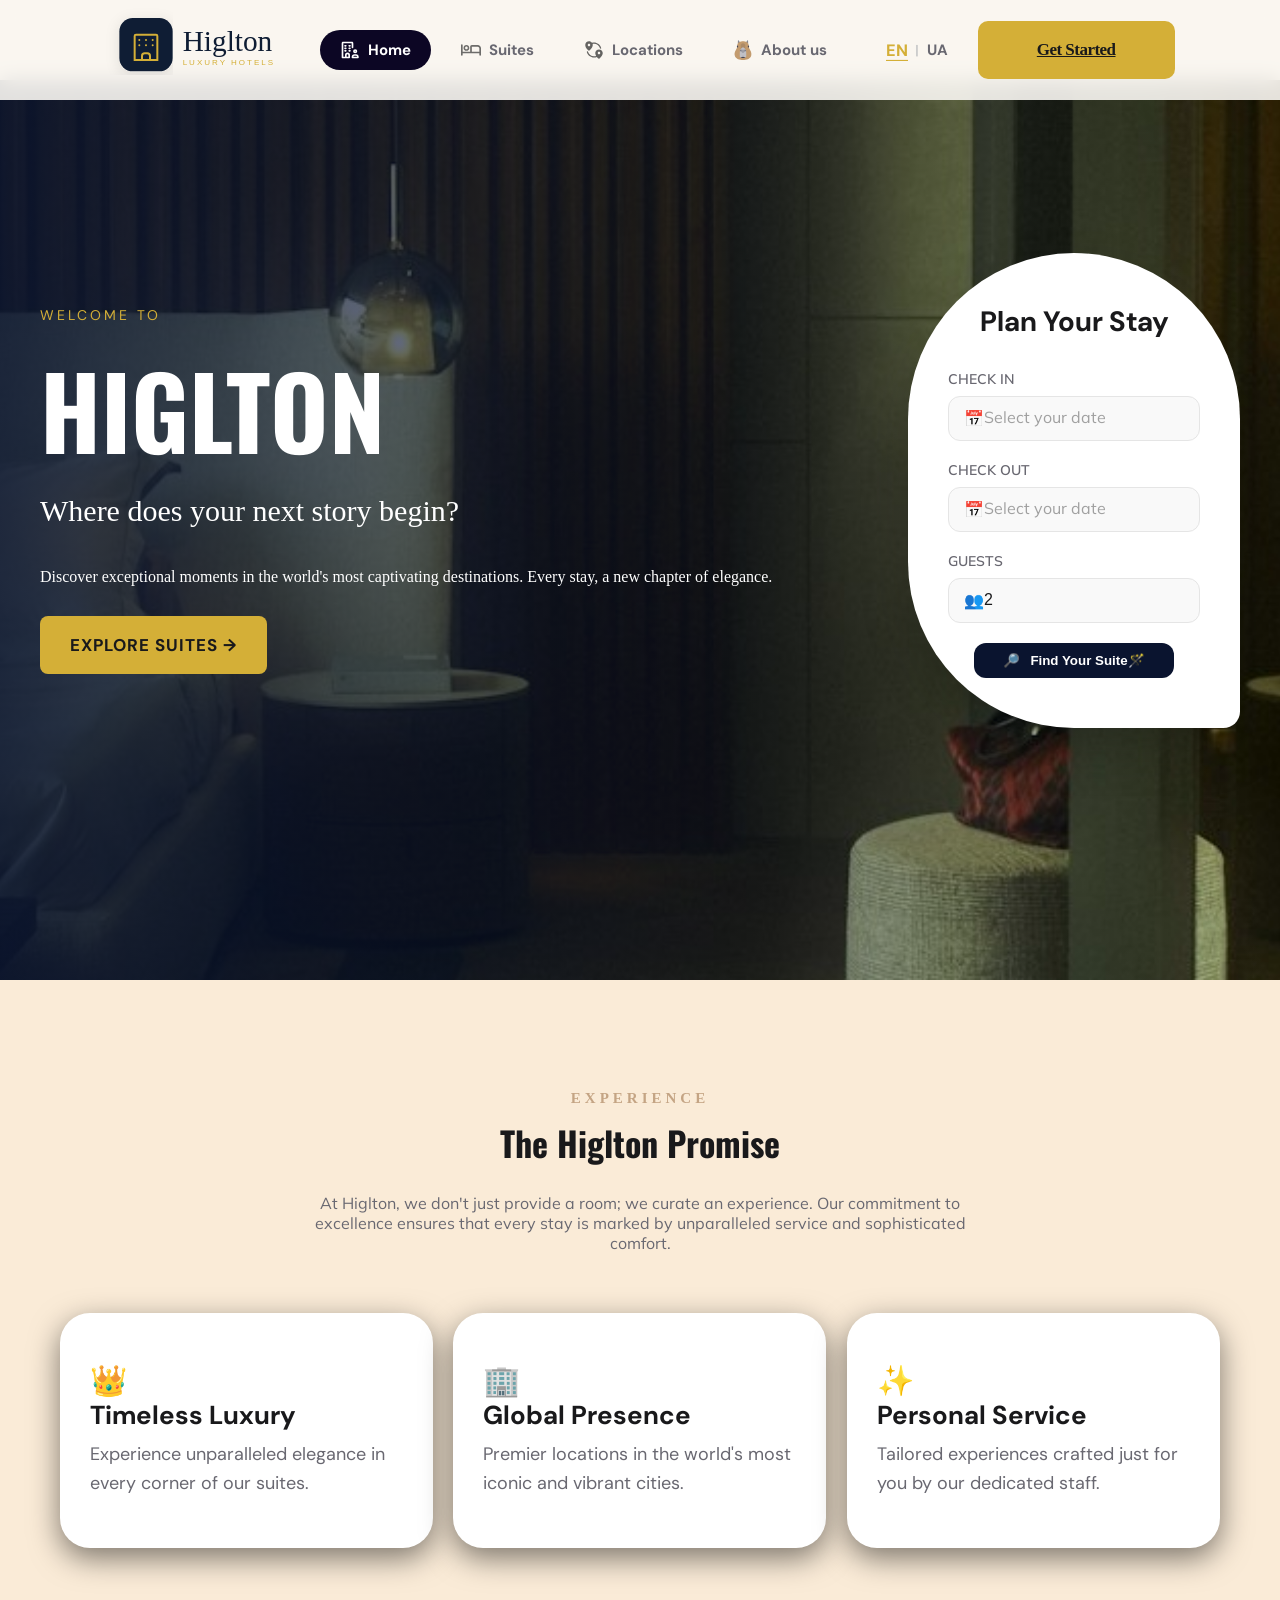
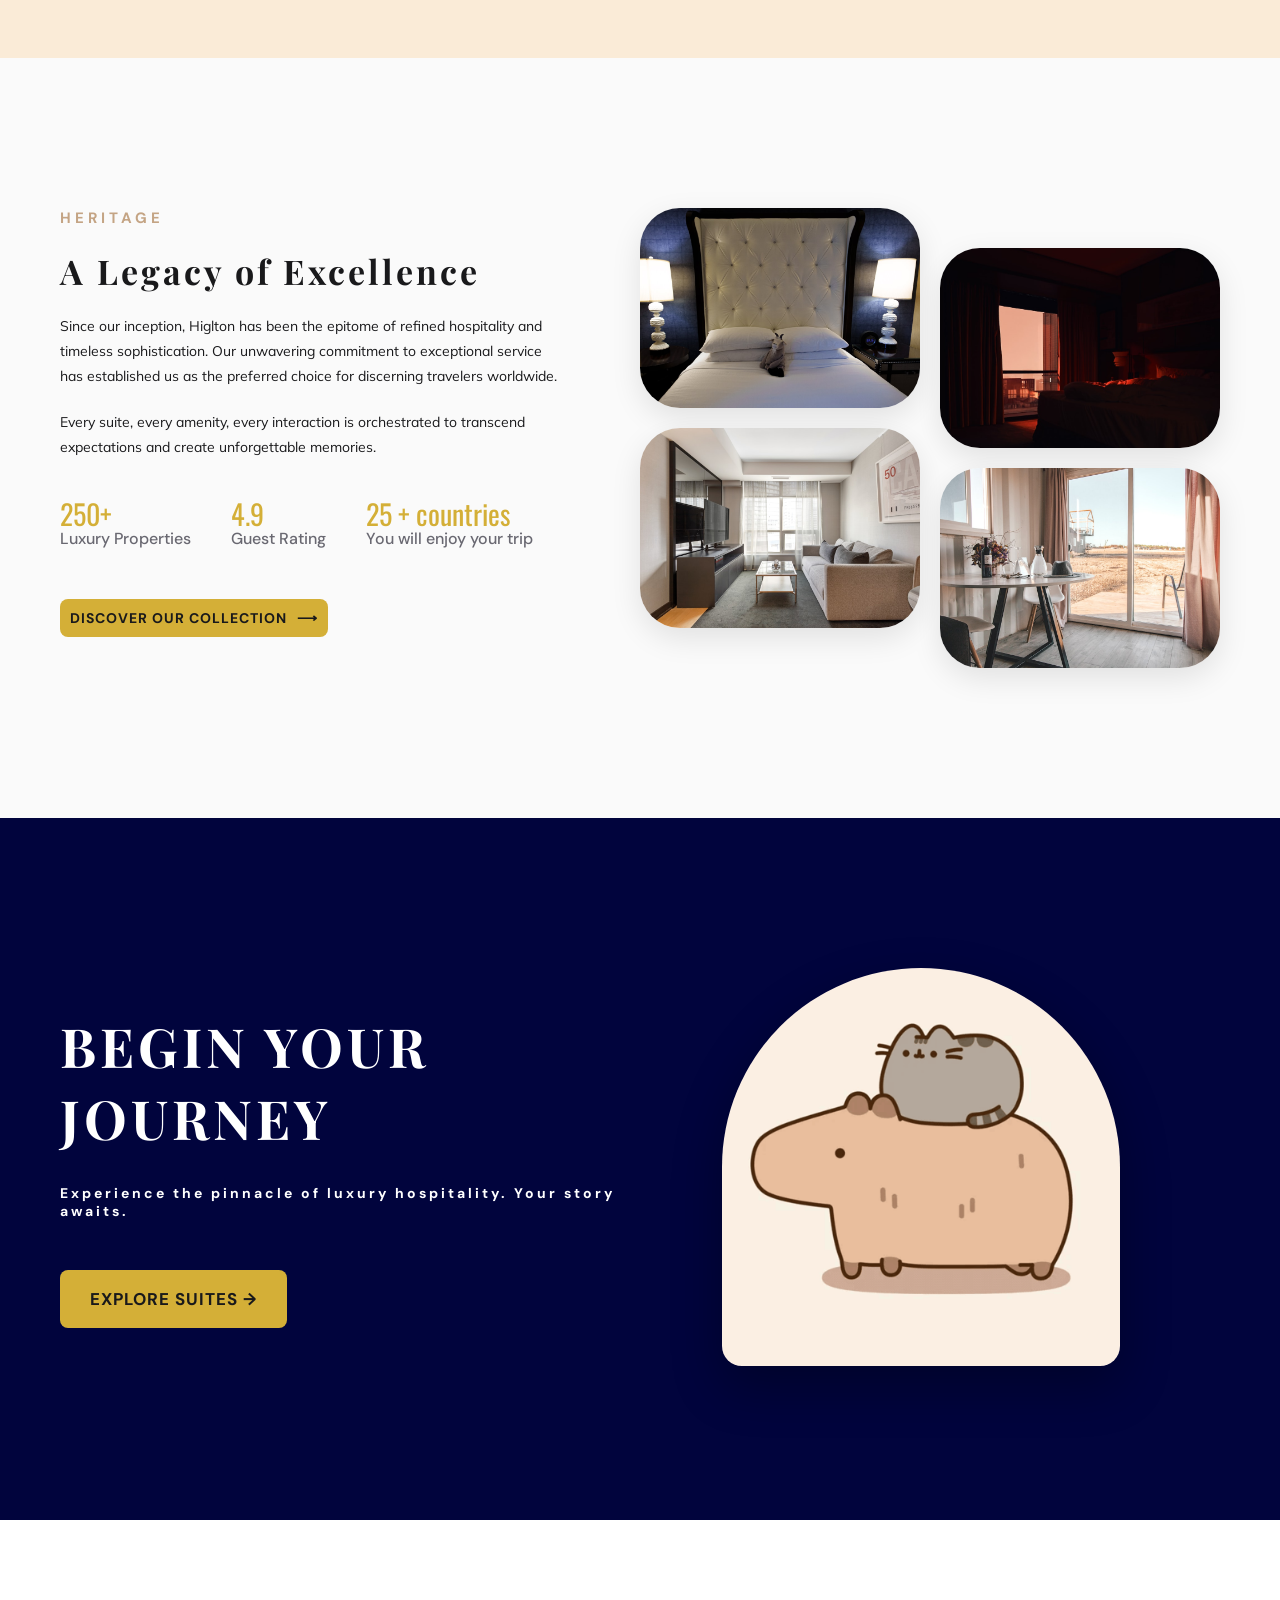
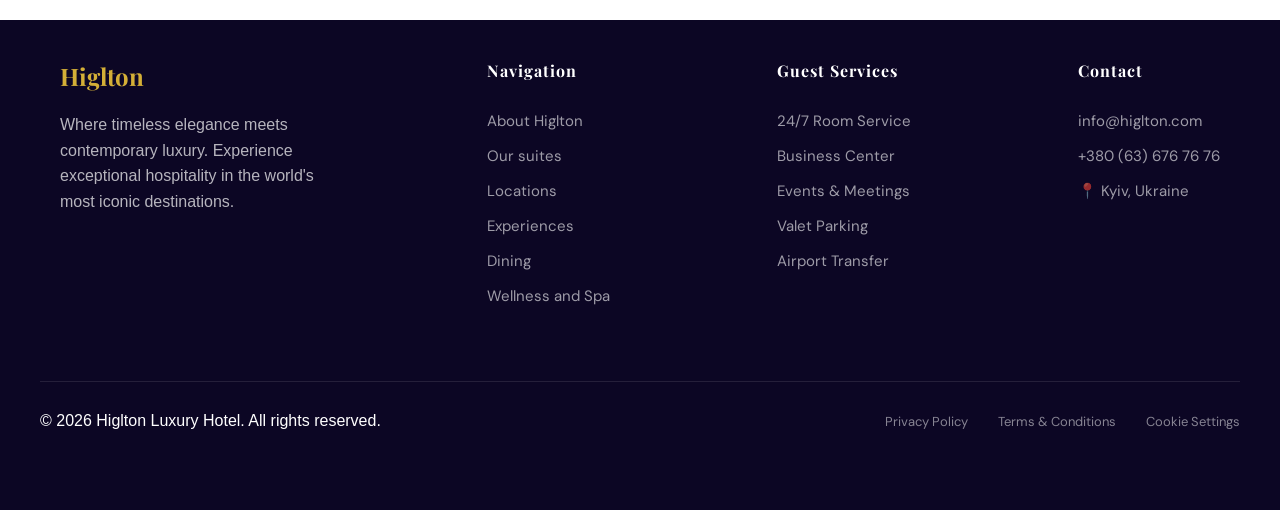
==== index.html @ b4296450 "Update" ====
﻿<!DOCTYPE html>
<html lang="en" >
    <head>
        <meta charset="UTF-8">
        <meta name="viewport" content="width=device-width, initial-scale=1.0">
        <title> Higlton</title>
        <link rel="stylesheet" href="style.css" >
        <link rel="shortcut icon" href="images/favicon.svg" type="image/svg">
        <link rel="preconnect" href="https://fonts.googleapis.com">
        <link rel="preconnect" href="https://fonts.gstatic.com" crossorigin>
        <link href="https://fonts.googleapis.com/css2?family=DM+Sans:ital,opsz,wght@0,9..40,100..1000;1,9..40,100..1000&family=Mulish:ital,wght@0,200..1000;1,200..1000&family=Oswald:wght@200..700&family=Playfair+Display:ital,wght@0,400..900;1,400..900&family=Playwrite+IE:wght@100..400&family=Special+Elite&display=swap" rel="stylesheet">
    <body style="background-color: antiquewhite">

       <header class="header">
            <!-- Додано клас header__wrapper для правильного вирівнювання -->
            <div class="header__container header__wrapper"> 
                
                <!-- 1. Логотип (винесено за межі nav, щоб його завжди було видно) -->
                <a href="index.html" class="logo-link">
                    <img src="images/higlton.svg" alt="Logo" width="200">
                </a>

                <!-- 2. Кнопка Гамбургер (буде видима лише на телефонах) -->
                <div class="header__hamburger" id="hamburger-btn">
                    ☰
                </div>

                <!-- 3. Навігація (ховається на телефонах) -->
                <nav class="header__nav">
                    <ul class="header__list">
                        <li class="header__list-item">
                            <a class="header__list-link active" href="index.html">
                                <img src="images/SVG, header/building-user-svgrepo-com.svg" alt="home" class="nav-icon">
                                <span data-i18n="nav_home">Home</span>
                            </a>
                        </li>
                        <li class="header__list-item">
                            <a class="header__list-link" href="suites.html">
                                <img src="images/SVG, header/bed-svgrepo-com.svg" alt="suites" class="nav-icon">
                                <span data-i18n="nav_suites">Suites</span>
                            </a>
                        </li>
                        <li class="header__list-item">
                            <a class="header__list-link" href="locations.html">
                                <img src="images/SVG, header/locations-route-svgrepo-com.svg" alt="locations" class="nav-icon">
                                <span data-i18n="nav_locations">Locations</span>
                            </a>
                        </li>
                        <li class="header__list-item">
                            <a class="header__list-link" href="aboutus.html">
                                <img src="images/SVG, header/capybara-svgrepo-com.svg" alt="about" class="nav-icon capy-style">
                                <span data-i18n="nav_about">About us</span>
                            </a>
                        </li>
                    </ul>
                    
                    <div class="header__actions">
                        <div class="lang-switcher">
                            <span class="lang-btn active" data-lang="en">EN</span>
                            <span class="lang-divider">|</span>
                            <span class="lang-btn" data-lang="ua">UA</span>
                        </div>
                        <a id="authBtn" class="header__button" href="getstarted.html" data-i18n="nav_getstarted">Get Started</a>
                    </div>
                </nav>
            </div>
        </header> 

        <main>
            <section class="hero">
            <div class="hero__container">
                <div class="hero__container">


                    <div class="hero__left">
                        <span class="hero__subtitle" data-i18n="hero_subtitle">
                            WELCOME TO
                        </span>
                        <h1 class="hero__title" data-i18n="hero_title">
                            Higlton
                        </h1>
                        <p class="hero__desc" data-i18n="hero_desc">
                            Where does your next story begin?
                        </p>
                        <p class="hero__desc-sub" data-i18n="hero_desc_sub">
                            Discover exceptional moments in the world's most captivating destinations. Every stay, a new chapter of elegance.
                        </p>
                        <a href="suites.html" class="hero__btn-explore" data-i18n="hero_btn_explore">Explore Suites &rarr; </a>
                    </div>


                    <div class="hero__right">
                        <div class="booking-card">
                            <h2 class="booking-card__title" data-i18n="book_title">Plan Your Stay</h2>

                            <div class="booking-card__field">
                                <label data-i18n="book_checkin">Check In</label>
                                <div class="input-wrapper">
                                    <span class="icon">📅 </span>
                                    <input type="text" data-i18n-placeholder="book_input" class="date-input" placeholder="Select your date" 
                                        onfocus="this.type='date'" 
                                        onclick="if(this.showPicker) this.showPicker();" 
                                        onblur="if(!this.value) this.type='text'">
                                </div>     
                            </div>

                            <div class="booking-card__field">
                                <label data-i18n="book_checkout">Check Out</label>
                                <div class="input-wrapper">
                                    <span class="icon">📅 </span>
                                    <input type="text" data-i18n-placeholder="book_input" class="date-input" placeholder="Select your date" 
                                        onfocus="this.type='date'" 
                                        onclick="if(this.showPicker) this.showPicker();" 
                                        onblur="if(!this.value) this.type='text'">
                                </div>
                            </div>

                            <div class="booking-card__field">
                                <label data-i18n="book_guests">Guests</label>
                                <div class="input-wrapper">
                                    <span class="icon">👥</span>
                                    <input type="number" value="2">
                                </div>
                            </div>

                            <button class="booking-card__btn" data-i18n="book_btn">
                                <span class="icon">🔎</span> Find Your Suite🪄
                            </button>
                        </div>
                    </div>
                </div>
            </div>    
            </section>

            <section class="experience">
                <div class="experience__container">

                    <div class="experience__header reveal fade-up">
                        <span class="experience__subtitle" data-i18n="exp_subtitle">EXPERIENCE</span>
                        <h2 class="experience__title" data-i18n="exp_title">The Higlton Promise</h2>
                        <p class="experience__text" data-i18n="exp_text"> At Higlton, we don't just provide a room; we curate an experience. Our commitment to excellence ensures that every stay is marked by unparalleled service and sophisticated comfort.
                        </p>
                    </div>

                    
                    <div class="experience__grid">
                        <!-- Картка 1 -->
                        <div class="promise-card reveal fade-up delay-1">
                            <div class="promise-card__icon-box">
                                <div class="promise-card__icon">👑</div>
                            </div>
                            <h3 class="promise-card__title" data-i18n="promise_1_title">Timeless Luxury</h3>
                            <p class="promise-card__desc" data-i18n="promise_1_desc">Experience unparalleled elegance...</p>
                        </div>

                        <!-- Картка 2  -->
                        <div class="promise-card reveal fade-up delay-2">
                            <div class="promise-card__icon-box">
                                <div class="promise-card__icon">🏢</div>
                            </div>
                            <h3 class="promise-card__title" data-i18n="promise_2_title">Global Presence</h3>
                            <p class="promise-card__desc" data-i18n="promise_2_desc">Premier locations in the world's...</p>
                        </div>

                        <!-- Картка 3  -->
                        <div class="promise-card reveal fade-up delay-3">
                            <div class="promise-card__icon-box">
                                <div class="promise-card__icon">✨</div>
                            </div>
                            <h3 class="promise-card__title" data-i18n="promise_3_title">Personal Service</h3>
                            <p class="promise-card__desc" data-i18n="promise_3_desc">Tailored experiences crafted just for you...</p>
                        </div>

                    </div>
                </div>
            </section>



            <section class="vibe">
                <div class="vibe__container">


                    <div class="vibe__content reveal fade-left">
                        <span class="vibe__subtitle" data-i18n="vibe_subtitle">HERITAGE</span>
                        <h4 class="vibe__title" data-i18n="vibe_title">A Legacy of Excellence</h4>
                        <p class="vibe__text1" data-i18n="vibe_text1">Since our inception, Higlton has been the epitome of refined hospitality and  timeless sophistication. Our unwavering commitment to exceptional service has established us as the preferred choice for discerning travelers worldwide.</p>
                        <p class="vibe__text2" data-i18n="vibe_text2">Every suite, every amenity, every interaction is orchestrated to transcend expectations and create unforgettable memories.</p>
                    
                        <div class="vibe__stats">
                            <div class="stat-item">
                                <span class="stat-number">250+</span>
                                <span class="stat-text" data-i18n="stat_1">Luxury Properties</span>
                            </div>
                            <div class="stat-item">
                                <span class="stat-number">4.9</span>
                                <span class="stat-text" data-i18n="stat_2">Guest Rating</span>
                            </div>
                            <div class="stat-item">
                                <span class="stat-number" data-i18n="stat_4">25 + countries</span>
                                <span class="stat-text" data-i18n="stat_3">You will enjoy your trip</span>
                            </div>
                        </div>

                        <a href="suites.html" class="vibe__link" data-i18n="vibe_link">Discover Our Colection<span>&#10230;</span></a>
                    </div>

                    
                    <div class="vibe__images reveal fade-right">
                         <div class="vibe-column">
                        <img src="images/imageroom1.jpg" alt="Room 1" class="vibe-img">
                        <img src="images/imageroom2.jpg" alt="Room 2" class="vibe-img">
                        </div>
                        <div class="vibe-column vibe-column--offset">
                        <img src="images/imageroom3.jpg" alt="Room 3" class="vibe-img">
                        <img src="images/imageroom4.jpg" alt="Room 4" class="vibe-img">
                        </div>
                    </div>
                </div>
            </section>


            
            <section class="begin-yrtrp">
                <div class="begin-yrtrp__container">
                    <div class="begin-yrtrp__content reveal fade-up">
                        <span class="begin-yrtrp__subtitle" data-i18n="journey_subtitle">Begin Your Journey</span>
                        <h5 class="begin-yrtrp__title" data-i18n="journey_title">Experience the pinnacle of luxury hospitality. Your story awaits.</h5>
                        <a href="suites.html" class="hero__btn-explore" data-i18n="hero_btn_explore">Explore Suites &rarr; </a>
                    </div>
            

                    <div class="begin-yrtrp__images">
                        <img src="images/capy1.gif" alt="Luxury experience" class="journey-gif"/>
                    </div>
                </div>
            </section>

            <div class="section-divider"></div>

            <footer class="footer">
                <div class="footer__container">
                    <div class="footer__brand">
                        <h6 class="footer__logo-text">Higlton</h6>
                        <p class="footer__tagline" data-i18n="footer_tagline">
                            Where timeless elegance meets <br> contemporary luxury. Experience <br> exceptional hospitality in the world's <br> most iconic destinations.
                        </p>
                    </div>

                    <div class="footer__columns">
                        <div class="footer__col">
                            <h7 class="footer__title" data-i18n="footer_nav">Navigation</h7>
                            <ul class="footer__list">
                                <li><a href="index.html" data-i18n="footer_nav_about">About Higlton</a></li>
                                <li><a href="suites.html" data-i18n="footer_nav_suites">Our suites</a></li>
                                <li><a href="locations.html" data-i18n="footer_nav_locations">Locations</a></li>
                                <li><a href="suites.html" data-i18n="footer_nav_exp">Experiences</a></li>
                                <li><a href="suites.html" data-i18n="footer_nav_dining">Dining</a></li>
                                <li><a href="suites.html" data-i18n="footer_nav_spa">Wellness and Spa</a></li>
                            </ul>
                        </div>

                        <div class="footer__col">
                            <h4 class="footer__title" data-i18n="footer_services">Guest Services</h4>
                            <ul class="footer__list">
                            <li><a href="suites.html" data-i18n="footer_srv_room">24/7 Room Service</a></li>
                            <li><a href="aboutus.html" data-i18n="footer_srv_biz">Business Center</a></li>
                            <li><a href="locations.html" data-i18n="footer_srv_events">Events & Meetings</a></li>
                            <li><a href="locations.html" data-i18n="footer_srv_parking">Valet Parking</a></li>
                            <li><a href="locations.html" data-i18n="footer_srv_transfer">Airport Transfer</a></li>
                            </ul>
                        </div>

                        <div class="footer__col">
                            <h4 class="footer__title" data-i18n="footer_contact">Contact</h4>
                            <ul class="footer__list"> <li><a href="mailto:info@higlton.com">info@higlton.com</a></li>
                                <li><a href="tel:+380000000000">+380 (63) 676 76 76</a></li>
                                <li><a href="locations.html" data-i18n="footer_con_sity">📍 Kyiv, Ukraine</a></li>
                            </ul>
                        </div>

                    </div>
                </div>

                <div class="footer__copyright">
                        <p data-i18n="footer_rights">&copy; 2026 Higlton Luxury Hotel. All rights reserved.</p>
                        <ul class="footer__ens-list">
                                <li><a href="privacy.html" data-i18n="footer_privacy">Privacy Policy</a></li>
                                <li><a href="terms.html" data-i18n="footer_terms">Terms & Conditions</a></li>
                                <li><a href="cookies.html" data-i18n="footer_cookies">Cookie Settings</a></li>
                            </ul>

                    </div>
            </footer>
        </main>
        <script>
            document.addEventListener("DOMContentLoaded", () => {
                const authBtn = document.getElementById('authBtn');
                const userDataString = localStorage.getItem('higlton_user');

                console.log("Дані з пам'яті:", userDataString); // Має з'явитися в консолі!

                if (userDataString && authBtn) {
                    try {
                        const user = JSON.parse(userDataString);
                        if (user && user.firstName) {
                            // Міняємо посилання та видаляємо атрибути перекладу
                            authBtn.href = 'profile.html';
                            authBtn.removeAttribute('data-i18n');

                            // Вставляємо ім'я
                            authBtn.innerHTML = '<span>' + user.firstName + '</span>';

                            console.log("Кнопка змінена на:", user.firstName);
                        }
                    } catch (e) {
                        console.error("Помилка читання даних:", e);
                    }
                }
            });
        </script>
        <script src="lang.js"></script>
    </body>
</html>
---- style.css ----
:root {
    --dark: #19191B;
    --gray: #696871; 
    --blue: #093f96;
    --orange: #FF7143;
    --blackgold:#d4af37;
    --bg-light:#FAFAFA; 
    --peach: #C4A484;
    --bg-blue:#0c0624;
}

*{
    margin: 0;
    padding: 0;
    box-sizing: border-box;
}

body {
    font-family: 'Times New Roman', Times, serif;
}

.header {
    position: fixed; /* Фіксуємо на екрані */
    top: 0;
    left: 0;
    width: 100%;
    z-index: 1000; /* Найвищий шар, щоб бути над усім */
    background-color: rgba(250, 248, 243, 0.9); /* Колір antiquewhite з невеликою прозорістю */
    backdrop-filter: blur(10px); /* Ефект розмиття фону під шапкою  */
    padding-block: 8px;
    transition: all 0.3s ease;
}

.header__container, .hero__container {
    max-width: 1069px;
    margin-inline: auto;
}

.header__nav {
    display: flex;
    justify-content: space-between;
    align-items: center;
    gap: 40px;
}

/* Новий контейнер-обгортка для шапки */
.header__wrapper {
    display: flex;
    justify-content: space-between;
    align-items: center;
    width: 100%;
}

/* Стилі для кнопки гамбургера */
.header__hamburger {
    display: none; /* За замовчуванням на ПК приховано */
    font-size: 32px;
    cursor: pointer;
    color: var(--dark);
    z-index: 2000; /* Щоб кнопка була над меню, коли воно відкрите */
    user-select: none;
}

/* Змінюємо вигляд кнопки при наведенні */
.header__hamburger:hover {
    color: var(--blackgold);
}



.header__list {
    display: flex;
    align-items: center;
    gap: 10px;
    list-style: none !important; /* ПРИБИРАЄ ТОЧКИ */
    padding: 0;
    margin: 0;
}

.header__list-item {
    list-style: none !important; /* ПРИБИРАЄ ТОЧКИ (контрольно) */
    display: block;
}

.header__list-link {
    display: flex;
    align-items: center;
    gap: 8px;
    padding: 10px 20px;
    border-radius: 50px;
    font-family: "DM Sans", sans-serif;
    font-weight: 700;
    font-size: 15px;
    color: var(--gray);
    text-decoration: none;
    transition: all 0.3s ease;
    border: none !important;
}

/* Загальний стиль для іконок (крім капібари) */
.nav-icon {
    width: 20px;
    height: 20px;
    object-fit: contain;
    filter: grayscale(1) opacity(0.6); /* Всі іконки сірі */
    transition: all 0.3s ease;
}

/* --- СПЕЦІАЛЬНО ДЛЯ КАПІБАРИ  --- */
.nav-icon.capy-style {
    filter: none !important; /* ПРИБИРАЄ СІРИЙ КОЛІР */
    opacity: 1 !important;    /* ПРИБИРАЄ ПРОЗОРІСТЬ */
}

.header__list-link:hover {
    color: var(--dark);
    background-color: rgba(0, 0, 0, 0.05);
}

/* Активний стан (пігулка) */
.header__list-link.active {
    background-color: var(--bg-blue) !important;
    color: #ffffff !important;
}

/* Коли пункт активний, звичайні іконки стають білими */
.header__list-link.active .nav-icon:not(.capy-style) {
    filter: brightness(0) invert(1) !important;
}

/* Капібара залишається собою навіть у темній пігулці */
.header__list-link.active .capy-style {
    filter: none !important;
}





.header__button {
    font-weight: 700;
    font-size: 17px;
    letter-spacing: -0.53px;
    color: var(--dark);
    padding: 19px 59px;
    background: var(--blackgold);
    border-radius: 10px;
    transition: 0.3s;
}

.header__button:hover {
    opacity: 85%;
}




/* --- Language Switcher Styles --- */
.header__actions {
    display: flex;
    align-items: center;
    gap: 30px; /* Відстань між вибором мови і кнопкою Get Started */
}

.lang-switcher {
    display: flex;
    align-items: center;
    gap: 8px;
    font-family: "DM Sans", sans-serif;
    font-weight: 700;
}

.lang-btn {
    cursor: pointer;
    font-size: 15px;
    color: var(--gray);
    transition: color 0.3s ease, transform 0.2s ease;
}

.lang-btn:hover {
    color: var(--dark);
}

/* ПІДСВІЧУВАННЯ АКТИВНОЇ МОВИ */
.lang-btn.active {
    color: var(--blackgold); /* Золотий колір */
    text-decoration: underline;
    text-underline-offset: 4px;
    transform: scale(1.1);
}

.lang-divider {
    color: #ccc;
    font-size: 14px;
    user-select: none; /* Щоб не виділялося мишкою */
}





main {
    margin-top: 80px; 
}

.hero {
    padding-block: 70px;
    background-image: linear-gradient(90deg, rgba(10, 20, 47, 0.9) 0%, rgba(10, 20, 47, 0.4) 60%, rgba(10, 20, 47, 0) 100%),
     url('images/photobackgroundslide1.jpg');
    background-size:cover;
    background-position: center;
    background-repeat: no-repeat;
    min-height: 100vh;
    display: flex;
    align-items: center;
    justify-content: center;
    color: white;
}

.hero > .hero__container {
    transform: translateY(-40px); /* Мінус піднімає вгору. Можете змінити на -60px або -80px, якщо треба ще вище */
}


.hero__container {
    width: 100%;
    max-width: 1200px;
    margin: 0 auto;
    display: flex;
    justify-content: space-between;
    align-items: center;
    padding: 0 20 px;
}

.hero__container .hero__container { 
    display: flex;
    justify-content: space-between; /* Розштовхує в різні боки */
    align-items: center; /* Рівняє по центру вертикально */
    gap: 40px; /* Відстань між текстом і карткою */
    max-width: 1200px;
    margin: 0 auto;
}

.hero__subtitle {
    display: block;
    margin-bottom: 40px;
    font-family: "DM Sans", sans-serif;
    font-size: 14px;
    letter-spacing: 3px;
    text-transform: uppercase;
    color: var(--blackgold);
}

.hero__title {
    display: block;
    margin-bottom: 40px;
    font-family: "Oswald", sans-serif;
    font-size: clamp(70px, 8vw, 100px);
    line-height: 0.9;
    text-transform: uppercase;
}

.hero__desc {
    display: block;
    margin-bottom: 40px;
    font-size: 30px;
}

.hero__decs-sub {
    display: block;
    margin-bottom: 40px;
    font-family: "Mulish", sans-serif;
    font-size: 100px;
    line-height: 1.6;
    max-width: 500px;
    opacity: 0.9;
}

.hero__btn-explore {
    font-weight: 700;
    font-family: "DM Sans", sans-serif;
    font-size: 17px;
    letter-spacing: 1px;
    color: var(--dark);
    padding: 19px 29px;
    background-color: var(--blackgold);
    border-radius: 10px;
    transition: 0.3s;

    display: inline-flex;
    align-items: center;
    gap: 10px;

    padding: 18px 30px;
    border-radius: 8px;

    text-transform: uppercase;

    margin-top: 30px;
    text-decoration: none;
}

.hero__btn-explore:hover {
    background-color: #a58a6d;
    transform: translateY(-2px);
}

.booking-card {
    background-color: white; /* Фон картки */
    padding: 50px 40px;
    border-radius: 300px 300px 30px 300px;
    width: 100%;
    max-width: 400px;
    flex-shrink: 0;
    box-shadow: 0 20px 50px rgba(0,0,0,0.2); /* Тінь, щоб картка "відірвалася" від фону */
    z-index: 10; /* Щоб була поверх фону */
}

.booking-card__title {
    display: block !important; /* Гарантуємо видимість */
    color: #19191B; /* Темний колір */
    font-family: "DM Sans", sans-serif;
    font-size: 28px;
    font-weight: 700;
    margin-bottom: 30px;
    text-align: center;
}

.booking-card__field {
    margin-bottom: 20px;
}

.booking-card__field label {
    display: block;
    color: #696871; /* Сірий колір для підписів */
    font-family: "Mulish", sans-serif;
    font-size: 14px;
    font-weight: 600;
    margin-bottom: 8px;
    text-transform: uppercase;
}

.input-wrapper {
    display: flex;
    align-items: center;
    border: 1px solid #E5E5E5;
    border-radius: 12px;
    padding: 12px 15px;
    background: #F9F9F9; /* Світло-сірий фон для полів */
    transition: border-color 0.3s ease, box-shadow 0.3s ease; /* Додано плавність переходу */
}

/* --- Підсвітка при наведенні (hover) та при кліку (focus-within) --- */
.input-wrapper:hover,
.input-wrapper:focus-within {
    border-color: var(--blackgold);
    box-shadow: 0 0 8px rgba(212, 175, 55, 0.4); /* Легке золотисте сяйво */
}

.input-wrapper input::placeholder {
    color: #a0a0a0;
    font-family: "Mulish", sans-serif;
}

.input-wrapper input {
    background: transparent;
    border: none;
    outline: none;
    width: 100%;
    font-size: 16px;
    color: var(--dark); /* Щоб текст дати і placeholder читалися добре */
}

.booking-card__btn {
    width: auto;
    margin: 10px auto 0; /* Перше число - відступ зверху, auto - центрує по горизонталі */
    display: flex;
    background-color: #0A142F;
    color: white;
    border: none;
    padding: 10px;
    border-radius: 12px;
    font-weight: 600;
    cursor: pointer;
    display: flex;
    justify-content: center;
    align-items: center;
    gap: 10px;
    
    padding: 10px 29px;
}

.date-input {
    border: none;
    outline: none;
    background: transparent;
    font-family: "Mulish, sans-serif";
    font-size: 16px;
    color: var(--dark);
    width: 100%;
    cursor: pointer;
}

.date-input::-webkit-calendar-picker-indicator {
    cursor: pointer;
    opacity: 60%;
    transition: 0.3s;
}
/* АНІМАЦІЇ ПОЯВИ ПРИ ЗАВАНТАЖЕННІ (СЕКЦІЯ HERO) */

/* 1. Створюємо правило для руху зліва направо */
@keyframes slideInLeft {
    from {
        opacity: 0;
        transform: translateX(-100px); /* Починаємо на 100px лівіше */
    }
    to {
        opacity: 1;
        transform: translateX(0); /* Стаємо на своє місце */
    }
}

/* 2. Створюємо правило для руху справа наліво */
@keyframes slideInRight {
    from {
        opacity: 0;
        transform: translateX(100px); /* Починаємо на 100px правіше */
    }
    to {
        opacity: 1;
        transform: translateX(0); /* Стаємо на своє місце */
    }
}

/* 3. Ховаємо всі елементи зліва до початку анімації і додаємо їм рух */
.hero__left > * {
    opacity: 0; 
    /* forwards означає, що після анімації елемент залишиться на екрані (opacity: 1) */
    /* cubic-bezier дає дуже плавну "дорогу" анімацію (швидко починається, плавно гальмує) */
    animation: slideInLeft 0.8s cubic-bezier(0.25, 0.46, 0.45, 0.94) forwards;
}

/* 4. Задаємо затримку кожному рядку, щоб вони випливали по черзі (ефект каскаду) */
.hero__left .hero__subtitle { animation-delay: 0.1s; }
.hero__left .hero__title    { animation-delay: 0.3s; }
.hero__left .hero__desc     { animation-delay: 0.5s; }
.hero__left .hero__desc-sub { animation-delay: 0.7s; }
.hero__left .hero__btn-explore { animation-delay: 0.9s; }

/* 5. Додаємо анімацію для картки бронювання (вона виїжджає справа) */
.hero__right {
    opacity: 0;
    animation: slideInRight 1s cubic-bezier(0.25, 0.46, 0.45, 0.94) forwards;
    animation-delay: 0.4s; /* Починає виїжджати майже разом із головним заголовком */
}


/* Базовий клас для всіх елементів, що будуть анімуватись */
.reveal {
    opacity: 0;
    /* Елементи приховані, поки до них не доскролять */
}

/* Ключові кадри для різних напрямків */
@keyframes revealUp {
    from { opacity: 0; transform: translateY(70px); }
    to { opacity: 1; transform: translateY(0); }
}

@keyframes revealLeft {
    from { opacity: 0; transform: translateX(-80px); }
    to { opacity: 1; transform: translateX(0); }
}

@keyframes revealRight {
    from { opacity: 0; transform: translateX(80px); }
    to { opacity: 1; transform: translateX(0); }
}

/* Класи, які JS буде додавати при появі на екрані */
.reveal.active.fade-up {
    animation: revealUp 0.8s cubic-bezier(0.25, 0.46, 0.45, 0.94) forwards;
}

.reveal.active.fade-left {
    animation: revealLeft 0.8s cubic-bezier(0.25, 0.46, 0.45, 0.94) forwards;
}

.reveal.active.fade-right {
    animation: revealRight 0.8s cubic-bezier(0.25, 0.46, 0.45, 0.94) forwards;
}

/* Затримки для красивого каскадного виїзду карток по черзі */
.delay-1 { animation-delay: 0.1s; }
.delay-2 { animation-delay: 0.3s; }
.delay-3 { animation-delay: 0.5s; }

















/* section2*/
.experience {
    padding-block: 110px;
    background-color: antiquewhite;
    text-align: center;
}

.experience__container {
    max-width: 1200px;
    margin: 0 auto;
    padding:0 20px;
    display: flex;
    flex-direction: column;
    align-items: center;
}

.experience__header {
    margin-bottom: 60px;
    max-width: 700px;
}

.experience__subtitle {
    display: block;
    color: var(--peach);
    font-size: 15px;
    letter-spacing: 4px;
    font-weight: 700;
    margin-bottom: 10px;
    text-transform: uppercase;
}

.experience__title {
    font-family: "Oswald", sans-serif;
    font-size: 34px;
    color: var(--dark);
    margin-bottom: 25px;
}

.experience__text {
    font-family: "Mulish", sans-serif;
    color: var(--gray);
    font-size: 16px;
}

.experience__grid {
    display: grid;
    grid-template-columns: repeat(3, 1fr);
    gap: 20px;
    width: 100%;;
}


.promise-card {
    background-color: white;
    padding: 50px 30px;
    border-radius: 30px;
    text-align: left;
    transition: transform 0.3s ease, box-shadow 0.3s ease;
    box-shadow: 0 10px 30px rgba(0,0,0,0.5);
}

.promise-card:hover {
    transform: translateY(-10px);
    box-shadow: 0 20px 50px rgba(0,0,0,0.1);
}

.promise-card_icon-box {
    background-color: var(--dark);
    width: 70px;
    height: 70px;
    border-radius: 18px;
    display: flex;
    justify-content: center;
    align-items: center;
    margin-bottom: 30px;
}

.promise-card__icon {
    font-size: 30px;
}

.promise-card__title {
    font-family: "DM Sans", sans-serif;
    font-size: 26px;
    margin-bottom: 8px;
    color: var(--dark);
    text-transform: capitalize;
}

.promise-card__desc {
    font-family: "DM Sans", sans-serif;
    font-size: 18px;
    color: var(--gray);
    line-height: 1.6;
}

.promise-card:nth-child(even) {
    margin-top: 0;
}


/* section3*/
/* --------------------------------------------------------------------------------------*/

.vibe {
    padding-block: 150px;
    background-color: #FAFAFA;
}

.vibe__container {
    max-width: 1200px;
    margin: 0 auto;
    padding: 0 20px;
    display: flex;
    justify-content: space-between;
    align-items: flex-start;
    gap: 80px;
}

.vibe__content {
    flex: 1;
}

.vibe__subtitle {
    display: block;
    color: var(--peach);
    font-size: 15px;
    font-family: "DM Sans", sans-serif;
    font-weight: 700;
    letter-spacing: 4px;
    margin-bottom: 20px;
    text-transform: uppercase;
}

.vibe__title {
    display:block;
    font-family: "Playfair Display", sans-serif; /* change from Playwrite IE*/
    font-size: 34px;
    font-weight: 700;
    color: var(--dark);
    letter-spacing: 3px;
    margin-bottom: 20px;
}

.vibe__text1 {
    font-family: "Mulish", sans-serif;
    font-size: 14px;
    color: var(--dark);
    margin-bottom: 20px;
    line-height: 1.8;
}

.vibe__text2 {
    font-family: "Mulish", sans-serif;
    font-size: 14px;
    color: var(--dark);
    margin-bottom: 10px;
    line-height: 1.8;
}


.vibe__stats {
    display: flex;
    gap: 40px; /* Відстань між колонками */
    margin-top: 40px;
    margin-bottom: 30px;
}

.stat-number {
    display: block;
    font-family: "Oswald", sans-serif;
    font-size: 28px;
    color: var(--blackgold);
    line-height: 1;
}

.stat-text {
    font-family: "DM Sans", sans-serif;
    font-size: 16px;
    color: var(--gray);
    font-weight: 500;
}

.vibe__link {
    font-weight: 700;
    font-family: "DM Sans", sans-serif;
    font-size: 14px;
    letter-spacing: 1px;
    color: var(--dark);
    padding: 10px 10px;
    background-color: var(--blackgold);
    border-radius: 10px;
    transition: 0.3s;

    display: inline-flex;
    align-items: center;
    gap: 10px;

    padding: 18 px 30px;
    border-radius: 8px;

    text-transform: uppercase;

    margin-top: 20px;
    text-decoration: none;
}

.vibe__link:hover {
    background-color: #a58a6d;
    transform: translateY(-2px);
}

.vibe__images {
    display: flex;
    gap: 20px;
    flex: 1;
}

.vibe-column {
    display: flex;
    flex-direction: column;
    gap: 20px;
}

/* Зсуваємо праву колонку вниз */
.vibe-column--offset {
    margin-top: 40px;
}

.vibe-img {
    width: 280px;
    object-fit: cover;
    border-radius: 40px; /* Велике закруглення як на макеті */
    box-shadow: 0 10px 30px rgba(0,0,0,0.1);
    transition: transform 0.3s ease;
}

/* Різна висота для створення ефекту мозаїки */
.vibe-column img:nth-child(1) { height: 200px; }
.vibe-column img:nth-child(2) { height: 200px; }
.vibe-column--offset img:nth-child(1) { height: 200px; }
.vibe-column--offset img:nth-child(2) { height: 200px; }

.vibe-img:hover {
    transform: scale(1.02);
}



/* section4*/
/* --------------------------------------------------------------------------------------*/

.begin-yrtrp {
    padding-block: 150px;
    background-color: #01043d;
}

.begin-yrtrp__container {
    max-width: 1200px;
    margin: 0 auto;
    padding: 0 20px;
    display: flex;
    justify-content: space-between;
    align-items: center;
    gap: 40px;
}

.begin-yrtrp__content {
    flex: 1;
}
 
.begin-yrtrp__subtitle {
    display:block;
    color: white;
    font-size: 54px;
    font-family: "Playfair Display";
    font-weight: 700;
    letter-spacing: 4px;
    margin-bottom: 30px;
    text-transform: uppercase;
    align-items: center;
}

.begin-yrtrp__title {
    display: block;
    font-size: 14px;
    font-family: "DM Sans", sans-serif;
    font-weight: 700;
    color: white;
    letter-spacing: 3px;
    margin-bottom: 20px;
}

.begin-yrtrp__image {
    flex: 1;
    display: flex;
    justify-content: center;
}

.journey-gif {
    width: 80%;
    max-width: 500px; 
    height: auto;
    border-radius: 30px; /* Заокруглення як в інших секціях */
    box-shadow: 0 20px 50px rgba(0, 0, 0, 0.3);
    object-fit: cover;
    border-radius: 300px 300px 30px 30px;
}



/* розбиття секцій*/
.section-divider {
    width: 100%;
    height: 100px; 
    background-color: white; 
}





/* кінцівка*/
.footer {
    background-color: var(--bg-blue);
    color: white;
    padding-top: 40px;
    padding-bottom: 80px;
    font-family: "DM-Sans", sans-serif;
}

.footer__container {
    max-width: 1200px;
    margin: 0 auto;
    padding:0 20px;
    display: flex;
    justify-content: space-between;
    align-items: flex-start;
    gap: 60px;
}

.footer__brand {
    flex: 1;
}

.footer__logo-text {
    font-family: "Playfair Display",sans-serif;
    font-size: 24px;
    color: var(--blackgold);
    margin-bottom: 20px;
}

.footer__tagline {
    font-family: "DM-Sans", sans-serif;
    font-size: 16px;
    line-height: 1.6;
    color: rgba(255, 255, 255, 0.7);
    margin-bottom: 70px;
}

.footer__columns {
    flex:2;
    display:flex;
    justify-content: space-between;
    gap:30px;
}

.footer__title {
    font-family: "Playfair Display",sans-serif;
    font-size: 16px;
    font-weight: 700;
    margin-bottom: 30px;
    letter-spacing: 1px;
    display:block;
}

.footer__list {
    list-style: none;
}

.footer__list li {
    margin-bottom: 15px; /* однаковий інтервал між рядками */
    font-family: "DM Sans", sans-serif; 
    font-size: 15px;
    color: rgba(255, 255, 255, 0.6);
    list-style: none; /* прибираємо маркери, якщо вони є */
}

.footer__list a {
    text-decoration: none;
    color: inherit;
    transition: 0.3s;
}

.footer__list a:hover {
    color: var(--blackgold);
}

.footer__copyright {
    max-width: 1200px;
    margin: 60px auto 0;
    padding-top: 30px;
    border-top: 1px solid rgba(255, 255, 255, 0.1);
    display: flex;
    justify-content: space-between; /* Розносить копірайт вліво, а посилання вправо */
    align-items: center;
}

.footer__ens-list {
    display: flex; /* Робить список горизонтальним */
    gap: 30px;     /* Відстань між посиланнями */
    list-style: none;
}

.footer__ens-list a {
    font-family: "DM Sans", sans-serif;
    font-size: 13px;
    color: rgba(255, 255, 255, 0.5);
    text-decoration: none;
    transition: 0.3s;
}

.footer__ens-list a:hover {
    color: var(--blackgold);
}









/*ЧАСТИНА2.КІМНАТИ*/
/*-------------------------------------------------------------------------------------------------------------*/
.suites-hero {
    position: relative;
    width: 100%;
    height: 190px; /* Висота секції — 60% екрана */
    min-height: 100px;
    background-image: linear-gradient(rgba(0, 0, 0, 0.4), rgba(0, 0, 0, 0.4)); 
    background-size: cover;
    background-position: center;
    display: flex;
    align-items: flex-end;
    justify-content: center;
    text-align: center;
    padding: 20px;
    color: white;
}

.suites-hero__container {
    max-width: 500px;
    width: 100%;
    padding: 0 20px;
}

.suites-hero__title {
    font-family: "Oswald", sans-serif;
    font-size: 22px; /* Великий акцентний заголовок */
    text-transform: uppercase;
    letter-spacing: 4px;
    margin-bottom: 8px;
}

.suites-hero__subtitle {
    font-family: "DM Sans", sans-serif;
    font-size: 13px;
    letter-spacing: 1px;
    color: rgba(255, 255, 255, 0.8);
    margin-bottom: 0;
}

.suites-hero__current {
    color: var(--blackgold); /* Твій золотий колір для позначення поточної сторінки */
    font-weight: 500;
}


/*section1*/
/*section1*/
.accommodations {
    padding-top: 20px;
    padding-bottom: 100px;
    text-align: center;
}

.accommodations__container {
    max-width: 1200px;
    margin-inline: auto;
    padding-inline: 20px;
}

.accommodations__header {
    margin-bottom: 40px; /*відступ до карток*/
}

.accommodations__subtitle {
    font-size: 14px;
    font-family:"DM Sans", sans-serif;
    font-weight: 700;
    letter-spacing: 4px;
    color: var(--blackgold);
}

.accommodations__title {
    font-size: 48px;
    font-family:"Playfair Display", sans-serif;
    color: var(--dark);
    margin-block: 10px 10px;
}

.accommodations__desc {
    font-size: 14px;
    font-family:"Mulish", italic;
    color: var(--dark);
    margin-block: 20px;
}

.accommodations__grid {
    display: grid;
    grid-template-columns: repeat(6, 1fr);
    gap: 20px;
}

.mood__card-icon img {
    width: 40px; 
    height: 20px;
    object-fit: contain;
    margin-bottom: 15px;
}

.mood__card {
    background-color: white;
    padding: 30px 15px;
    border-radius: 20px;
    transition: all 0.3s ease-in-out;
    box-shadow: 0 4px 15px rgba(0,0,0,0.05);
    display: flex;
    flex-direction: column;
    align-items: center;
    text-align: center;
    min-width: 0;
}

.mood__card:hover {
    transform: translateY(-5px);
    box-shadow: 0 10px 30px rgba(0,0,0,0.1);
}

.mood__card-icon {
    font-size: 32px;
    margin-bottom: 0px;
}

.mood-card-title {
    font-family: "Playfair Display", serif;
    font-size: 20px;
    color: var(--dark);
    margin-bottom: 12px;
}

.mood-card-text {
    font-family: "Mulish", sans-serif;
    font-size: 14px;
    color: var(--gray);
    line-height: 1.5;
}

/* Повністю чистий блок для карток */
.mood__card {
    background-color: white;
    padding: 24px 20px !important; /* Фікс пробілу */
    border-radius: 18px;
    position: relative;
    transition: all 0.3s ease;
    border: 1px solid transparent;
    cursor: pointer;
    text-align: left;
    display: flex;
    flex-direction: column;
}

.mood__card-header {
    display: flex;
    align-items: center;
    gap: 12px;
    margin-bottom: 10px;
}

.mood__card-icon img {
    width: 28px !important;
    height: 28px !important;
    object-fit: contain;
    transition: filter 0.3s ease; /* Плавний перехід кольору */
    filter: grayscale(1) opacity(0.6); /* Робимо іконку приглушеною */
}

/* --- ГАЛОЧКА (Прихована за замовчуванням) --- */
.mood__card-check {
    position: absolute;
    top: 15px;
    right: 15px;
    font-size: 16px; /* Трохи збільшив для кращої видимості */
    color: var(--blackgold) !important; /* Робимо її золотою */
    opacity: 0;
    visibility: hidden; /* Надійно приховуємо */
    transition: all 0.3s ease;
}

/* --- ОБРАНА КАРТКА (Загальні стилі) --- */
.mood__card.selected {
    border: 2px solid var(--blackgold) !important; /* Золотистий контур */
    transform: translateY(-5px); /* Трішки піднімаємо для ефекту натискання */
}

/* Показуємо галочку, коли картка обрана */
.mood__card.selected .mood__card-check {
    opacity: 1;
    visibility: visible;
}

/* Загальне правило: робимо текст і іконку білими (крім світлих карток) */
.mood__card.selected .mood__card-icon img {
    filter: invert(70%) sepia(50%) saturate(1000%) hue-rotate(10deg) brightness(90%) contrast(100%); 
}
.mood__card.selected .mood__card-title,
.mood__card.selected .mood__card-text {
    color: white !important; 
}

/* --- ІНДИВІДУАЛЬНІ КОЛЬОРИ ЗАЛИВКИ ОБРАНИХ КАРТОК --- */
.mood__card.card--1.selected { background-color: #0c0624 !important; }
.mood__card.card--2.selected { background-color: #d0b564 !important; }
.mood__card.card--3.selected { background-color: #a17950 !important; }
.mood__card.card--4.selected { background-color: #1a2a44 !important; }
.mood__card.card--5.selected { background-color: #9bd2cc !important; }
.mood__card.card--6.selected { background-color: #698e5d !important; }

/* Для світлих карток повертаємо темний текст і галочку */
.mood__card.card--5.selected .mood__card-title,
.mood__card.card--5.selected .mood__card-text,
.mood__card.card--6.selected .mood__card-title,
.mood__card.card--6.selected .mood__card-text {
    color: var(--dark) !important;
}
.mood__card.card--5.selected .mood__card-check,
.mood__card.card--6.selected .mood__card-check {
    color: var(--blackgold) !important; /* Галочка темна на світлому фоні */
}

/* Контейнер, який контролює центрування */
.accommodations__actions {
    display: flex;         /* Вмикаємо flex для контейнера */
    justify-content: center; /* Центруємо вміст по горизонталі */
    align-items: center;    /* Центруємо вміст по вертикалі */
    width: 100%;           /* Розтягуємо на всю ширину */
    margin-top: 20px;      /* Відступ від карток */
    min-height: 30px;      /* Щоб місце під кнопку не зникало, коли вона прихована */
}

/* Сама кнопка-посилання */
.reset-link {
    display: none;         /* Початково прихована */
    background: none;
    border: none;
    font-family: "DM Sans", sans-serif;
    font-size: 14px;
    cursor: pointer;
    align-items: center;
    gap: 8px;              /* Відстань між іконкою ↺ та текстом */
    transition: 0.3s;
    padding: 10px;
    color: var(--blackgold);
}

/* Клас, який додає JavaScript */
.reset-link.show {
    display: inline-flex;  /* Використовуємо inline-flex для правильного центрування іконок всередині */
}

.reset-link:hover {
    color: var(--dark);
    text-decoration: underline;
}





/*SECTION-3*/
/*-------------------------------------------------------------------------------------------------------------------------------*/
/* Контейнер секції */
.rooms {
    padding-block: 80px;
    background-color: #faf8f3; /* Легкий фон, щоб виділити білі картки */
}

.rooms__grid {
    display: flex;
    overflow-x: auto;
    padding: 20px 5% 60px;
    scroll-snap-type: x mandatory;
    scrollbar-width: none;
    gap: 32px;
    -webkit-overflow-scrolling: touch; /* Плавна прокрутка на iOS */
}

/* Приховуємо стандартний scrollbar для естетики (опціонально) */
.rooms__grid::-webkit-scrollbar {
    display: none;
}
.rooms__grid {
    -ms-overflow-style: none;  
    scrollbar-width: none;  
}

/* Контейнер картки */
.room-card {
    flex: 0 0 380px;
    background: white;
    border-radius: 28px;
    overflow: hidden;
    box-shadow: 0 15px 35px rgba(0,0,0,0.08);
    font-family: 'Mulish', sans-serif;
    scroll-snap-align: center;
    transition: transfrom 0.3s ease;
}

/* Блок з фото */
.room-card__image-container {
    position: relative;
    height: 250px;
}

.room-card__img {
    width: 100%;
    height: 100%;
    object-fit: cover;
}

/* Стилізація бейджів поверх фото */
.badge-location {
    position: absolute;
    top: 15px;
    left: 15px;
    background: rgba(255,255,255,0.9);
    padding: 6px 12px;
    border-radius: 10px;
    font-weight: bold;
}

.badge-price {
    position: absolute;
    top: 15px;
    right: 15px;
    background: #D4AF37; /* Золотистий колір як на фото */
    color: white;
    padding: 10px;
    border-radius: 12px;
    text-align: center;
}

.price-value { font-size: 1.2rem; display: block; font-weight: bold; }
.price-period { font-size: 0.7rem; }

.badge-rating {
    position: absolute;
    bottom: 15px;
    left: 15px;
    background: white;
    padding: 8px 15px;
    border-radius: 20px;
    box-shadow: 0 4px 10px rgba(0,0,0,0.1);
}

/* Вміст картки */
.room-card__body { padding: 20px; }

.room-card__title {
    font-family: 'Playfair Display', serif;
    font-size: 1.5rem;
    margin-bottom: 8px;
    color: #001220;
}

.room-card__description {
    color: #666;
    font-size: 0.95rem;
    margin-bottom: 20px;
}

/* Характеристики та Теги */
.room-card__specs {
    display: flex;
    justify-content: space-between;
    margin-bottom: 20px;
}

.spec-item {
    background: #F9F9F7;
    padding: 10px;
    border-radius: 12px;
    text-align: center;
    flex: 1;
    margin: 0 4px;
}

.amenity-tag {
    display: inline-block;
    background: #FFFBF0;
    border: 1px solid #F0E6D2;
    padding: 4px 10px;
    border-radius: 15px;
    font-size: 0.8rem;
    margin: 0 4px 8px 0;
}

/* --- Спеціальна анімація для горизонтального списку --- */

/* Початковий стан: картка трохи менша, прозора і зміщена вправо */
.room-card.room-reveal {
    opacity: 0;
    transform: scale(0.9) translateX(30px);
    transition: opacity 0.8s ease, transform 0.8s cubic-bezier(0.175, 0.885, 0.32, 1.275);
    /* cubic-bezier додає ефект "пружини" при появі */
}

/* Стан, коли картка потрапила в зону видимості (JS додає клас active) */
.room-card.room-reveal.active {
    opacity: 1;
    transform: scale(1) translateX(0) !important;
}

/* Додамо плавний ефект наведення, щоб картка не "стрибала" під час анімації */
.room-card:hover {
    transform: translateY(-10px);
    z-index: 5;
}


/* Кнопки */
.room-card__actions {
    display: flex;
    gap: 10px;
    margin-top: 15px;
}

.btn-book {
    flex: 2;
    background: #001220; /* Темно-синій */
    color: white;
    border: none;
    padding: 12px;
    border-radius: 10px;
    cursor: pointer;
    font-weight: bold;
}

.btn-details {
    flex: 1;
    background: transparent;
    border: 1px solid #D4AF37;
    color: #D4AF37;
    padding: 12px;
    border-radius: 10px;
    cursor: pointer;
}

.details-grid {
    display: grid;
    grid-template-columns: 1fr 1fr; /* Дві рівні колонки */
    gap: 30px;
    padding: 0; /* Прибираємо внутрішній паддінг, щоб фото прилягало */
    overflow: hidden;
    max-width: 900px;
}


/* --- Нові стилі для Wishlist та Рейтингу --- */

/* Контейнер для зображення вже має position: relative, але додаємо для впевненості */
.card__image-wrapper {
    position: relative;
    overflow: hidden;
}

/* Кнопка сердечка */
.wishlist-btn {
    position: absolute;
    top: 15px;
    right: 80px; /* Зміщено трохи лівіше, щоб не перекривати ціну (badge-price) */
    background: rgba(255, 255, 255, 0.9);
    border: none;
    border-radius: 50%;
    width: 35px;
    height: 35px;
    display: flex;
    align-items: center;
    justify-content: center;
    cursor: pointer;
    transition: all 0.3s ease;
    z-index: 10;
    box-shadow: 0 2px 5px rgba(0,0,0,0.1);
}

.heart-icon {
    width: 20px;
    height: 20px;
    fill: none;
    stroke: #19191B; /* Твоя змінна --dark */
    stroke-width: 2px;
    transition: all 0.3s ease;
}

/* Стан при натисканні (активне сердечко) */
.wishlist-btn.active .heart-icon {
    fill: #e74c3c;
    stroke: #e74c3c;
}

.wishlist-btn:hover {
    transform: scale(1.1);
    background: #fff;
}

/* Стилі рейтингу */
.card__rating {
    display: flex;
    align-items: center;
    gap: 2px;
}

.star {
    color: #ffcc00; /* Золотистий колір */
    font-size: 16px;
}

.star--empty {
    color: #ccc; /* Сірий колір */
}

.rating-value {
    font-family: 'DM Sans', sans-serif;
    font-size: 13px;
    color: #696871; /* Твоя змінна --gray */
    margin-left: 4px;
}

.card__rating .star {
    cursor: pointer;
    transition: transform 0.2s ease, color 0.2s ease;
}

.card__rating .star:hover {
    transform: scale(1.2);
    color: #ff9900; /* Темніший колір при наведенні */
}

/* Колір зірок, які вже зафарбовані */
.card__rating .star.filled {
    color: #ffcc00;
}

/* Колір порожніх зірок */
.card__rating .star.empty {
    color: #ccc;
}

/* Вимикаємо кліки після того, як користувач вже проголосував */
.card__rating.rated {
    pointer-events: none;
    opacity: 0.8;
}







/* --- СТИЛІ МОДАЛЬНОГО ВІКНА (ДЕТАЛІ КІМНАТИ) --- */

/* Сітка вікна: зліва фото, справа текст */
.details-grid {
    display: grid;
    grid-template-columns: 1fr 1fr; /* Дві рівні колонки */
    padding: 0 !important; /* Прибираємо стандартний паддінг, щоб фото було на весь лівий край */
    overflow: hidden; /* Обрізаємо кути */
    max-width: 950px; /* Оптимальна ширина для ПК */
    background: white;
    align-items: stretch; /* Розтягуємо колонки на однакову висоту */
}

/* Блок із зображенням */
.modal-visual {
    position: relative;
    width: 100%;
    height: 100%;
    min-height: 350px;
    background-color: #f5f5f5;
}

.modal-visual img {
    position: absolute;
    top: 0;
    left: 0;
    width: 100%;
    height: 100%;
    object-fit: cover;
    display: block;
}

/* Блок з текстом */
.modal-info {
    padding: 40px 50px; /* Додаємо "повітря" навколо тексту */
    display: flex;
    flex-direction: column;
    justify-content: center;
}

.modal-info__title {
    font-family: 'Playfair Display', serif;
    font-size: 28px; /* Зробили меншим і елегантнішим (було 2rem/32px) */
    color: var(--dark);
    margin-bottom: 8px;
    line-height: 1.2;
}

.modal-info__location {
    display: flex;
    align-items: center;
    gap: 5px;
    font-family: "DM Sans", sans-serif;
    font-size: 14px;
    color: var(--blackgold);
    margin-bottom: 20px;
}

.modal-info__description {
    font-family: "Mulish", sans-serif;
    font-size: 15px;
    color: var(--gray);
    line-height: 1.6;
    margin-bottom: 25px;
}

/* Зручності (Іконки) */
.modal-info__amenities {
    display: grid;
    grid-template-columns: 1fr 1fr;
    gap: 15px;
    margin-bottom: 30px;
}

.amenity-item {
    display: flex;
    align-items: center;
    gap: 10px;
    font-family: "DM Sans", sans-serif;
    font-size: 14px;
    color: var(--dark);
}

.amenity-item img {
    width: 20px;
    height: 20px;
    opacity: 0.7;
}

/* Нижня панель з ціною та кнопкою */
.modal-info__footer {
    display: flex;
    justify-content: space-between;
    align-items: center;
    border-top: 1px solid #eaeaea;
    padding-top: 20px;
    margin-top: auto;
}

.price-label {
    display: block;
    font-family: "Mulish", sans-serif;
    font-size: 12px;
    text-transform: uppercase;
    letter-spacing: 1px;
    color: var(--gray);
    margin-bottom: 4px;
}

.price-amount {
    font-family: 'Oswald', sans-serif;
    font-size: 24px;
    color: var(--dark);
}

.btn-book-now {
    background-color: var(--blackgold); /* Золота кнопка виглядає дорожче за синю */
    color: white;
    font-family: "DM Sans", sans-serif;
    border: none;
    padding: 12px 30px;
    border-radius: 8px;
    cursor: pointer;
    font-size: 15px;
    font-weight: bold;
    text-transform: uppercase;
    letter-spacing: 1px;
    transition: all 0.3s ease;
}

.btn-book-now:hover {
    transform: translateY(-2px);
    background-color: #a58a6d;
    box-shadow: 0 5px 15px rgba(212, 175, 55, 0.3);
}

/* Карта */
.modal-info__map {
    margin-top: 25px;
    border-radius: 12px;
    overflow: hidden;
    height: 120px; /* Зробили карту нижчою, щоб вона не забирала весь акцент */
    border: 1px solid #eaeaea;
}

.modal-info__map iframe {
    width: 100%;
    height: 100%;
    object-fit: cover;
}

/* Красива кнопка закриття (хрестик) */
.close-modal {
    position: absolute;
    right: 20px;
    top: 20px;
    width: 36px;
    height: 36px;
    background-color: #f5f5f5;
    border-radius: 50%;
    display: flex;
    align-items: center;
    justify-content: center;
    font-size: 20px;
    cursor: pointer;
    color: var(--dark);
    z-index: 10;
    transition: all 0.3s ease;
}

.close-modal:hover {
    background-color: var(--blackgold);
    color: white;
    transform: rotate(90deg); /* Крутий ефект при наведенні */
}

/* --- АДАПТИВНІСТЬ ДЛЯ МОБІЛЬНИХ ВІКОН --- */
@media (max-width: 768px) {
    .details-grid {
        grid-template-columns: 1fr;
        max-height: 90vh; /* Вікно не вилазить за екран */
        overflow-y: auto; /* Дозволяємо скрол всередині вікна */
    }
    .modal-visual {
        min-height: 250px;
    }
    .modal-info {
        padding: 25px;
    }
    .modal-info__footer {
        flex-direction: column;
        align-items: stretch;
        gap: 15px;
        text-align: center;
    }
}






/*не додаємо і не змінюємо*/
.modal {
    display: none;
    position: fixed;
    z-index: 1000;
    inset: 0;
    background-color: rgba(0,0,0,0.6);
    backdrop-filter: blur(5px);
}

.modal.active {
    display: flex;
    align-items: center;
    justify-content: center;
}

.modal-content {
    background-color: #fff;
    padding: 40px;
    border-radius: 20px;
    width: 90%;
    max-width: 800px;
    position: relative;
    animation: slideUp 0.3s ease-out;
}

@keyframes slideUp {
    from { 
        transform: translateY(50px);
         opacity: 0;
    }
    to { 
        transform: translateY(0); 
        opacity: 1; 
    }
}

.close-modal {
    position: absolute;
    right: 20px;
    top: 15px;
    font-size: 28px;
    cursor: pointer;
    color: #999;
}

/* Стилі форми */
.form-group { margin-bottom: 15px; }
.form-group label { display: block; margin-bottom: 5px; font-weight: 600; }
.form-group input { width: 100%; padding: 10px; border: 1px solid #ddd; border-radius: 8px; }
.btn-confirm { background: #d4af37; color: white; border: none; padding: 15px; width: 100%; border-radius: 10px; cursor: pointer; font-weight: bold; }


/* Базовий стан для всіх елементів, що виринають */
.reveal {
    opacity: 0;
    will-change: transform, opacity;
    transition: all 0.8s cubic-bezier(0.25, 0.46, 0.45, 0.94);
}

/* Стан після того, як доскролили (клас active додає JS) */
.reveal.active {
    opacity: 1;
    transform: translate(0, 0) !important;
}

/* Напрямки */
.fade-up { transform: translateY(50px); }
.fade-left { transform: translateX(-50px); }
.fade-right { transform: translateX(50px); }

/* Затримки (щоб картки з'являлись одна за одною) */
.delay-1 { transition-delay: 0.1s; }
.delay-2 { transition-delay: 0.3s; }
.delay-3 { transition-delay: 0.5s; }
.delay-4 { transition-delay: 0.7s; }



/*SECTION4*/
/* --- Секція Капібари --- */
.capy-search {
    padding-block: 100px;
    background-color: var(--bg-light);
}

.capy-search__container {
    max-width: 1069px;
    margin: 0 auto;
    padding: 0 20px;
}

.capy-search__wrapper {
    display: flex;
    align-items: center;
    justify-content: center;
    gap: 100px;
}

.capy-search__visual {
    flex: 0 1 450px;
}

.capy-gif {
    width: 100%;
    border-radius: 30px;
    box-shadow: 0 20px 40px rgba(0,0,0,0.08);
}

.capy-search__content {
    flex: 0 1 500px;
}

.capy-search__text {
    font-family: 'Special Elite', monospace;
    font-size: 23px;
    line-height: 1.8;
    color: var(--gray);
    margin-bottom: 30px;
}

/* --- СТИЛЬ GOOGLE SEARCH (Золотистий) --- */
.search-wrapper {
    position: relative;
    width: 100%;
}

.google-search-bar {
    display: flex;
    align-items: center;
    padding: 12px 20px;
    background: #fff;
    border: 1.5px solid var(--blackgold);
    border-radius: 30px; /* Закруглення як у Google */
    transition: box-shadow 0.3s ease;
    cursor: pointer;
}

.google-search-bar:hover {
    box-shadow: 0 2px 8px rgba(212, 175, 55, 0.3);
}

.search-icon {
    color: var(--blackgold);
    margin-right: 15px;
    font-size: 1.2rem;
}

#emoji-input {
    flex: 1;
    border: none;
    outline: none;
    font-size: 1.1rem;
    background: transparent;
    cursor: pointer;
}

/* --- КЛАВІАТУРА ЕМОДЗІ --- */
.emoji-keyboard {
    display: none;
    position: absolute;
    top: calc(100% + 10px);
    left: 0;
    width: 100%;
    max-width: 400px;
    background: white;
    border: 1px solid #ddd;
    border-radius: 15px;
    box-shadow: 0 10px 30px rgba(0,0,0,0.15);
    z-index: 2000;
    padding: 15px;
}

.keyboard-header {
    display: flex;
    justify-content: space-between;
    align-items: center;
    margin-bottom: 10px;
    font-weight: bold;
    color: var(--blackgold);
}

.keyboard-grid {
    display: grid;
    grid-template-columns: repeat(7, 1fr);
    gap: 8px;
    max-height: 200px;
    overflow-y: auto; /* Скрол для всіх емодзі світу */
    padding-right: 5px;
}

/* Стилізація скролбару */
.keyboard-grid::-webkit-scrollbar { width: 5px; }
.keyboard-grid::-webkit-scrollbar-thumb { background: var(--blackgold); border-radius: 10px; }

.keyboard-key {
    font-size: 1.5rem;
    padding: 5px;
    text-align: center;
    cursor: pointer;
    transition: transform 0.2s;
}

.keyboard-key:hover { transform: scale(1.3); }

#close-keyboard {
    background: none;
    border: none;
    font-size: 1.5rem;
    cursor: pointer;
    color: #ccc;
}

.country-result {
    margin-top: 20px;
    font-size: 1.2rem;
    color: var(--blue);
    font-weight: bold;
    min-height: 30px;
}

@media (max-width: 900px) {
    .capy-search__wrapper { flex-direction: column; gap: 40px; text-align: center; }
}

.backspace-key {
    background: #ffeded !important; /* Легкий червоний фон */
    color: #ff4d4d;
    font-weight: bold;
    border-color: #ffcccc !important;
    position: sticky; /* Щоб кнопка була завжди зверху при скролі */
    top: 0;
    z-index: 5;
}

.backspace-key:hover {
    background: #ff4d4d !important;
    color: white;
}










/*Секція About Us*/
/*------------------------------------------------------------------------------------------------------------*/
.aboutus-hero {
    position: relative;
    width: 100%;
    height: 190px; /* Висота секції — 60% екрана */
    min-height: 100px;
    background-image: linear-gradient(rgba(0, 0, 0, 0.4), rgba(0, 0, 0, 0.4)); 
    background-size: cover;
    background-position: center;
    display: flex;
    align-items: flex-end;
    justify-content: center;
    text-align: center;
    padding: 20px;
    color: white;
}

.aboutus-hero__container {
    max-width: 500px;
    width: 100%;
    padding: 0 20px;
}

.aboutus-hero__title {
    font-family: "Oswald", sans-serif;
    font-size: 22px; /* Великий акцентний заголовок */
    text-transform: uppercase;
    letter-spacing: 4px;
    margin-bottom: 8px;
}

.aboutus-hero__subtitle {
    font-family: "DM Sans", sans-serif;
    font-size: 13px;
    letter-spacing: 1px;
    color: rgba(255, 255, 255, 0.8);
    margin-bottom: 0;
}

.aboutus-hero__current {
    color: var(--blackgold); /* Твій золотий колір для позначення поточної сторінки */
    font-weight: 500;
}

/* Стилізація секції About Info */
.about-info {
    padding-block: 100px;
    background-color: antiquewhite; /* Твій базовий колір */
}

.about-info__wrapper {
    display: flex;
    align-items: center;
    gap: 80px;
}

.about-info__content {
    flex: 1;
}

.about-info__title {
    font-family: 'Playfair Display', serif;
    font-size: 3rem;
    color: var(--dark);
    margin-bottom: 25px;
}

.about-info__description {
    font-family: 'Mulish', sans-serif;
    font-size: 1.15rem;
    line-height: 1.8;
    color: var(--gray);
    margin-bottom: 40px;
}

/* Блок розробників */
.developers-box {
    background: white;
    padding: 30px;
    border-radius: 20px;
    border-left: 5px solid var(--blackgold);
    box-shadow: 0 10px 30px rgba(0,0,0,0.05);
}

.developers-box__title {
    font-family: 'Playfair Display', serif;
    font-size: 1.4rem;
    margin-bottom: 20px;
    color: var(--blackgold);
}

.developers-list {
    list-style: none;
    display: flex;
    flex-wrap: wrap;
    gap: 15px;
}

.developer-item {
    background: var(--bg-light);
    padding: 10px 20px;
    border-radius: 30px;
    font-weight: 600;
    font-size: 0.95rem;
    color: var(--dark);
    border: 1px solid #eee;
}

/* Картка з гіфкою */
.about-info__visual {
    flex: 0 1 400px;
}

.capy-card {
    position: relative;
    background: white;
    padding: 15px;
    border-radius: 35px;
    box-shadow: 0 20px 50px rgba(0,0,0,0.1);
    transform: rotate(2deg); /* Легкий нахил для ігривості */
}

.capy-img {
    width: 100%;
    border-radius: 25px;
    display: block;
}

.capy-badge {
    position: absolute;
    bottom: -15px;
    right: -15px;
    background: var(--blue);
    color: white;
    padding: 10px 20px;
    border-radius: 20px;
    font-family: 'Playwrite IE', cursive;
    font-size: 0.8rem;
    box-shadow: 0 5px 15px rgba(9, 63, 150, 0.3);
}

/* Адаптивність */
@media (max-width: 900px) {
    .about-info__wrapper {
        flex-direction: column;
        text-align: center;
    }
    .developers-list {
        justify-content: center;
    }
    .developers-box {
        border-left: none;
        border-top: 5px solid var(--blackgold);
    }
}






/* --- Section Visit Us --- */
.locations-hero {
    background: #9b8d81; /* Колір какао з референсу */
    height: 110px;
    display: flex;
    align-items: center;
    justify-content: center;
    text-align: center;
    margin-top: 80px; /* Відступ під фіксований хедер */
}

.locations-hero__title {
    font-family: "Oswald", sans-serif;
    color: white;
    font-size: 22px;
    letter-spacing: 4px;
    margin-bottom: 5px;
}

.locations-hero__subtitle {
    color: rgba(255, 255, 255, 0.8);
    font-size: 14px;
    font-family: "DM Sans", sans-serif;
}

.locations-hero__current {
    color: #d4af37; /* Золотий */
}

/* Visit Us Section Content */
.visitus {
    padding: 20px;
    padding-bottom: 100px;
    text-align: center;
}

.visitus__container {
    max-width: 1200px;
    margin-inline: 20px;
}

.visitus__header {
    margin-bottom: 40px;
}

.visitus__subtitle {
    font-family: "DM Sans", sans-serif;
    color: var(--blackgold);
    letter-spacing: 4px;
    font-size: 14px;
    font-weight: 700;
}

.visitus__title {
    font-family: "Playfair Display",sans-serif;
    font-size: 48px;
    color: #0c1b3d; /* Темно-синій */
    margin: 10px 10px;
}

.visitus__desc {
    font-family: "DM Sans",sans-serif;
    color: #7a8ba3;
    font-size: 14px;
}

/* Grid layout */
.visitus__grid {
    display: grid;
    grid-template-columns: repeat(3, 1fr);
    gap: 20px;
}

/* Card Styles */
.visit__card {
    background: white;
    border-radius: 15px;
    padding: 25px;
    text-align: left;
    box-shadow: 0 4px 15px rgba(0,0,0,0.03);
    border: 1px solid #f5f5f5;
    transition: all 0.3s ease;
}

.visit__card:hover {
    border-color: #d6c695; 
    box-shadow: 0 0 15px rgba(214, 198, 149, 0.4); 
    transform: translateY(-5px);
}

.visit__card-header {
    display: flex;
    align-items: center;
    gap: 8px;
    margin-bottom: 20px;
}

.visit__card-icon {
    background-color: #0c1b3d;
    width: 30px; /* відповідає за розмір*/
    height: 30px;
    border-radius: 5px;
    display: flex;
    justify-content: center;
    align-items: center;
}

.visit__card-icon img {
    width: 30px;
    height: 30px;
    filter: invert(84%) sepia(21%) saturate(913%) hue-rotate(352deg) brightness(91%) contrast(89%);
    margin-bottom: 0;
}

.visit__card-title {
    font-family: "DM Sans", sans-serif;
    font-size: 18px;
    color: #0c1b3d;
    font-weight: 500;
}

.visit__card-content p {
    font-family: "DM Sans", sans-serif;
    color: #4a5a7d; /* Синьо-сірий колір тексту */
    margin-bottom: 2px;
    font-size: 16px;
    line-height: 1.5;

}

.hotel-name {
    font-weight: 700;
    color: #0c1b3d !important;
}

.visit__card-content strong {
    color: #0c1b3d;
}
/* Основний контейнер-рядок */
.visit__email-row {
    background: white;
    border-radius: 20px;
    padding: 30px 40px;
    margin-top: 30px;
    display: flex; /* Робимо в один рядок */
    align-items: flex-start;
    gap: 60px; /* Відступ між заголовком Email та початком списків */
    box-shadow: 0 4px 20px rgba(0,0,0,0.05);
    border: 1px solid #f0f0f0;
}

/* Блок з іконкою та написом Email */
.visit__email-aside {
    display: flex;
    align-items: center;
    gap: 15px;
    flex-shrink: 0; /* Щоб заголовок не стискався */
}

/* Контейнер для трьох стовпців */
.visit__email-body {
    display: flex;
    flex-grow: 1;
    justify-content: space-between; /* Рівномірно розподіляємо стовпці */
    gap: 20px;
}

/* Стилі кожного стовпця */
.visit__email-col {
    flex: 1;
}

.visit__email-col p {
    font-family: "DM Sans", sans-serif;
    font-size: 14px;
    margin: 0 0 5px 0;
}

.visit__email-col .hotel-name {
    font-weight: 700;
    color: #0c1b3d;
    margin-bottom: 8px;
}

.visit__email-col a {
    color: #4a5a7d;
    text-decoration: none;
    transition: 0.2s;
}

.visit__email-col a:hover {
    color: var(--blackgold);
}


.visit__email-row:hover {
    border-color: #d6c695;
    box-shadow: 0 0 15px rgba(214, 198, 149, 0.4);
    transition: all 0.3s ease;
}

.visit__card, .visit__email-row {
    transition: all 0.3s ease; /* Робить підсвічування плавним, а не різким */
    border: 1px solid #f0f0f0; /* Початковий колір рамки */
}


/* Адаптація для мобільних: перетворюємо на стовпчик */
@media (max-width: 992px) {
    .visit__email-row, .visit__email-body {
        flex-direction: column;
        gap: 30px;
    }
}


/*СЕКЦІЯ2.МАПА*/
.interactive-map {
    padding: 60px 0;
}

.interactive-map__container {
    max-width: 1200px;
    margin: 0 auto;
    padding: 0 20px;
}

.interactive-map__header {
    margin-bottom: 25px;
    text-align: left; 
}

.interactive-map__title {
    font-family: "DM Sans", sans-serif;
    font-size: 24px;
    font-weight: 700;
    color: #0c1b3d;
    margin-bottom: 8px;
}

.interactive-map__subtitle {
    font-family: "DM Sans", sans-serif;
    font-size: 16px;
    color: #7a8ba3;
}

.map-wrapper {
    width: 100%;
    border-radius: 20px; /* Округлені кути для гармонії з картками */
    overflow: hidden;
    box-shadow: 0 4px 25px rgba(0, 0, 0, 0.08);
    border: 1px solid #f0f0f0;
}

.map-wrapper iframe {
    display: block;
}


.map-search {
    display: flex;
    gap: 10px;
    margin-top: 20px;
    max-width: 400px; /* Обмежуємо ширину рядка пошуку */
}

.map-search input {
    flex: 1;
    padding: 12px 15px;
    border: 1px solid #ddd;
    border-radius: 8px;
    font-family: "DM Sans", sans-serif;
    outline: none;
}

.map-search input:focus {
    border-color: #0c1b3d;
}

.map-search button {
    padding: 10px 20px;
    background-color: #0c1b3d;
    color: white;
    border: none;
    border-radius: 8px;
    cursor: pointer;
    font-family: "DM Sans", sans-serif;
    transition: background 0.3s;
}

.map-search button:hover {
    background-color: #d6c695; /* Золотий при наведенні */
}


/*Секція 3*/
.getting-here {
    background-color: #1a2b48; /* Темно-синій фон всієї секції */
    padding: 80px 0;
    border-radius: 40px; /* Скруглення всієї великої плашки */
    margin: 40px 20px;
    height: auto;
    min-height: 500px;
    padding-bottom: 60px;
}

.getting-here__container {
    max-width: 1200px;
    margin: 0 auto;
    padding: 0 20px;
    text-align: center;
}

.getting-here__title {
    color: white;
    font-family: "Playfair Display", serif;
    font-size: 42px;
    margin-bottom: 50px;
}

/* Сітка карток */
.getting-here__grid {
    display: grid;
    grid-template-columns: repeat(3, 1fr);
    gap: 30px;
}

.transport-card {
    background-color: rgba(255, 255, 255, 0.08); /* Напівпрозорий білий на синьому */
    border-radius: 20px;
    padding: 40px 30px;
    text-align: left;
    transition: all 0.4s ease;
    border: 1px solid rgba(255, 255, 255, 0.1);
}

.transport-card__header {
    display: flex;
    align-items: center;
    gap: 15px;
    margin-bottom: 25px;
}

.transport-card__icon {
    background-color: #d6c695; /* Золотистий квадрат під іконку */
    width: 45px;
    height: 45px;
    border-radius: 10px;
    display: flex;
    justify-content: center;
    align-items: center;
    flex-shrink: 0;
}

.transport-card__icon img {
    width: 22px;
    height: 22px;
    filter: brightness(0) saturate(100%); /* Робимо іконку чорною або темно-синьою */
}

.transport-card__name {
    color: white;
    font-family: "Playfair Display", serif;
    font-size: 22px;
    margin: 0;
}

.transport-card__text {
    color: rgba(255, 255, 255, 0.8);
    font-family: "DM Sans", sans-serif;
    font-size: 15px;
    line-height: 1.6;
}

.transport-card:hover {
    background-color: rgba(255, 255, 255, 0.15); /* Стає світлішою */
    transform: translateY(-8px); /* Піднімається */
    border-color: rgba(255, 255, 255, 0.5); /* Рамка стає чіткою білою */
    box-shadow: 0 15px 35px rgba(0, 0, 0, 0.3); /* Глибока тінь */
}

.transport-card:hover .transport-card__name {
    color: #ffffff; /* Текст стає ідеально білим */
}

/*Секція4*/
.attractions {
    padding: 80px 0;
    background-color: #ffffff;
    border-radius: 40px;
    margin: 40px 20px;
    box-shadow: 0 4px 20px rgba(0, 0, 0, 0.02);
    height: auto;
    min-height: 400px;
    padding-bottom: 60px;
}

.attractions__container {
    max-width: 1200px;
    margin: 0 auto;
    padding: 0 20px;
    text-align: center;
}

.attractions__title {
    font-family: "Playfair Display", serif;
    font-size: 36px;
    color: #0c1b3d;
    margin-bottom: 60px;
}

.attractions__grid {
    display: flex;
    justify-content: space-around;
    align-items: flex-start;
    flex-wrap: wrap;
    gap: 40px;
}

.attraction-item {
    display: flex;
    flex-direction: column;
    align-items: center;
    flex: 1;
    min-width: 200px;
}

.attraction-item__icon-wrapper {
    width: 80px;
    height: 80px;
    background-color: #f2ede4; /* Світло-бежевий фон кола */
    border-radius: 50%;
    display: flex;
    justify-content: center;
    align-items: center;
    margin-bottom: 20px;
    transition: transform 0.3s ease;
}

.attraction-item:hover .attraction-item__icon-wrapper {
    transform: scale(1.1); /* Легке збільшення при наведенні */
}

.attraction-item__icon {
    width: 40px;
    height: 40px;
    object-fit: contain;
}

.attraction-item__name {
    font-family: "DM Sans", sans-serif;
    font-size: 18px;
    font-weight: 700;
    color: #0c1b3d;
    margin-bottom: 8px;
}

.attraction-item__time {
    font-family: "DM Sans", sans-serif;
    font-size: 14px;
    color: #4a5a7d;
}



/* кінцівка*/
.footer {
    background-color: var(--bg-blue);
    color: white;
    padding-top: 40px;
    padding-bottom: 80px;
    font-family: "DM-Sans", sans-serif;
}

.footer__container {
    max-width: 1200px;
    margin: 0 auto;
    padding:0 20px;
    display: flex;
    justify-content: space-between;
    align-items: flex-start;
    gap: 60px;
}

.footer__brand {
    flex: 1;
}

.footer__logo-text {
    font-family: "Playfair Display",sans-serif;
    font-size: 24px;
    color: var(--blackgold);
    margin-bottom: 20px;
}

.footer__tagline {
    font-family: "DM-Sans", sans-serif;
    font-size: 16px;
    line-height: 1.6;
    color: rgba(255, 255, 255, 0.7);
    margin-bottom: 70px;
}

.footer__columns {
    flex:2;
    display:flex;
    justify-content: space-between;
    gap:30px;
}

.footer__title {
    font-family: "Playfair Display",sans-serif;
    font-size: 16px;
    font-weight: 700;
    margin-bottom: 30px;
    letter-spacing: 1px;
    display:block;
}

.footer__list {
    list-style: none;
}

.footer__list li {
    margin-bottom: 15px; /* однаковий інтервал між рядками */
    font-family: "DM Sans", sans-serif; 
    font-size: 15px;
    color: rgba(255, 255, 255, 0.6);
    list-style: none; /* прибираємо маркери, якщо вони є */
}

.footer__list a {
    text-decoration: none;
    color: inherit;
    transition: 0.3s;
}

.footer__list a:hover {
    color: var(--blackgold);
}

.footer__copyright {
    max-width: 1200px;
    margin: 60px auto 0;
    padding-top: 30px;
    border-top: 1px solid rgba(255, 255, 255, 0.1);
    display: flex;
    justify-content: space-between; /* Розносить копірайт вліво, а посилання вправо */
    align-items: center;
}

.footer__ens-list {
    display: flex; /* Робить список горизонтальним */
    gap: 30px;     /* Відстань між посиланнями */
    list-style: none;
}

.footer__ens-list a {
    font-family: "DM Sans", sans-serif;
    font-size: 13px;
    color: rgba(255, 255, 255, 0.5);
    text-decoration: none;
    transition: 0.3s;
}

.footer__ens-list a:hover {
    color: var(--blackgold);
}
























/*Get started*/
/*----------------------------------------------------------------*/
/*Body*/
.auth-page {
    display: flex;
    justify-content: center;
    align-items: center;
    min-height: 100vh;
    background: #f0f0f0; 
}

.auth-container {
    position: relative;
    width: 100%;
    max-width: 850px;
    height: auto;
    min-height: 550px;
    background: #fff;
    border-radius: 30px;
    box-shadow: 0 0 30px rgba(0,0,0,0.1);
    overflow: hidden;
}

.form {
    width: 100%;
}

.form-box {
    position: absolute;
    right: 0;
    width: 50%;
    height: 100%;
    background: #fff;
    display: flex;
    align-items: center;
    color: var(--dark);
    text-align: center;
    padding: 40px;
    z-index: 1;
    transition: 0.6s ease-in-out 1.2s, visibility 0s 1s;
}

.form-box.login {
    z-index: 1;
    visibility: visible;
}

.auth-container.active .form-box {
    right:50%;
}

.auth-container.active .form-box.login {
    visibility: hidden; /* Приховуємо логін, коли активна реєстрація */
}

.form-box.registration {
    visibility: hidden;
    z-index: 1; 
}

.auth-container.active .form-box.registration {
    visibility: visible;
    z-index: 2; /* Робимо вище за логін, коли активна реєстрація */
}

.input-box {
    position: relative;
    margin: 30px 0;
}

.input-box input {
    width: 100%;
    padding: 13px 50px 13px 20px;
    background: #eee;
    border-radius: 8px;
    border: none;
    font-size: 16px;
    font-family: "DM Sans", sans-serif;
    color: var(--gray);
    font-weight: 500;
}

.input-box input::placeholder {
    color: #888;
    font-weight: 400;
}

.input-box i{
    position: absolute;
    right: 20px;
    top: 50%;
    transform: translateY(-50%);
    font-size: 20px;
}

.forgot-link {
    margin: -15px 0 15px;
}

.forgot-link a{
    font-size: 14.5px;
    color: var(--gray);

}

.btn {
    width: 100%;
    height: 48px;
    background: #7494ec;
    border-radius: 8px;
    box-shadow: 0 0 10px rgba(0, 0, 0, 0.1);
    border: navajowhite;
    outline: none;
    cursor: pointer;
    font-size: 16px;
    color: #fff;
    font-weight: 600;
}

.social-icons {
    display: flex;
    justify-content: center;
    gap: 15px;
    margin-top: 15px;
}

.social-icons a{
    display:inline-flex;
    border: 1px solid #ccc;
    border-radius: 50%;
    font-size: 24px;
    color:#333;
    margin: 0 8px;
    width: 40px;
    height: 40px;
    align-items: center;
    justify-content: center;
    transition: 0.3s;
}


.social-icons a:hover {
    background: #704151;
    color: white;
}


.toggle-box {
    position: absolute;
    width: 100%;
    height: 100%;
}

.toggle-box::before {
    content: '';
    position: absolute;
    left: -250%; /* БУЛО: -250px. Змініть на % */
    width: 300%;
    height: 100%;
    background: #7494ec;
    border-radius: 150px;
    z-index: 2; /* Фон на рівні з панелями тексту */
    transition: 1.8s ease-in-out;
}

.auth-container.active .toggle-box::before {
    left: 50%;
}

.toggle-panel {
    position: absolute;
    width: 50%;
    height: 100%;
    color: #fff;
    display: flex;
    flex-direction: column;
    justify-content: center;
    align-items: center;
    z-index: 2;
    transition: 0.6s ease-in-out;
}

.toggle-panel.toggle-left {
    left: 0;
    transition-delay: 1.2s;
}

.auth-container.active .toggle-panel.toggle-left {
    left: -50%;
    transition-delay: 0.6s;
}

.toggle-panel.toggle-right {
    right: -50%;
    transition-delay: 0.6s;
}

.auth-container.active .toggle-panel.toggle-right {
    right: 0;
    transition-delay: 1.2s;
}

.toggle-panel p{
    margin-bottom: 20px;
}

.toggle-panel .btn {
    width: 160px;
    height: 46px;
    background: transparent;
    border: 2px solid #fff;
    box-shadow: none;

}

.auth-capy-img {
    width: 180px;
    margin-bottom: 20px;
    filter: drop-shadow(0 0 10px rgba(0,0,0,0.2));
    transition: transform 0.3s ease;
}

.auth-capy-img:hover {
    transform: scale(1.1) rotate(5deg);
}


/* ========================================= */
/* СТИЛІ ДЛЯ СТОРІНКИ ПОМИЛКИ 404 */


.container_eror {
    display: flex;
    flex-direction: column;
    justify-content: center;
    align-items: center;
    height: 100vh;
    text-align: center;
    background-color: #FAFAFA; /* Світлий приємний фон */
    font-family: 'DM Sans', sans-serif;
    padding: 20px;
}

.container_eror h1 {
    /* Робимо цифри величезними та адаптивними */
    font-size: clamp(8rem, 15vw, 15rem); 
    font-family: 'Playfair Display', serif;
    margin: 0;
    color: var(--blackgold); /* Ваш фірмовий золотий колір */
    line-height: 1;
    text-shadow: 4px 4px 15px rgba(212, 175, 55, 0.2); /* Легке золоте світіння */
}

.container_eror p {
    font-size: 1.2rem;
    color: var(--gray);
    margin-top: 10px;
    margin-bottom: 40px;
    letter-spacing: 1px;
}

.btn_eror {
    display: inline-flex;
    align-items: center;
    justify-content: center;
    padding: 16px 40px;
    background-color: var(--dark); /* Темний фон кнопки */
    color: white;
    text-decoration: none;
    border-radius: 10px; /* Заокруглення як у інших кнопок */
    font-weight: 700;
    font-family: 'DM Sans', sans-serif;
    text-transform: uppercase;
    letter-spacing: 1px;
    transition: all 0.3s ease;
    box-shadow: 0 10px 20px rgba(0, 0, 0, 0.1); /* Тінь кнопки */
}

.btn_eror:hover {
    background-color: var(--blackgold); /* Золотий при наведенні */
    color: white;
    transform: translateY(-5px); /* Ефект підняття */
    box-shadow: 0 15px 25px rgba(212, 175, 55, 0.3); /* Золота тінь */
}


/* ========================================= */
/* ОСОБИСТИЙ ПРОФІЛЬ (PROFILE PAGE)          */
/* ========================================= */
.profile-layout {
    display: flex;
    gap: 40px;
    align-items: flex-start;
}

@media (max-width: 768px) {
    .profile-layout { flex-direction: column; }
}

.profile-sidebar {
    width: 280px;
    background: white;
    border-radius: 20px;
    padding: 30px 20px;
    box-shadow: 0 10px 30px rgba(0,0,0,0.05);
    flex-shrink: 0;
}

.user-info {
    text-align: center;
    border-bottom: 1px solid #eee;
    padding-bottom: 20px;
    margin-bottom: 20px;
}

.user-avatar {
    font-size: 50px;
    background: var(--bg-light);
    width: 80px;
    height: 80px;
    border-radius: 50%;
    display: flex;
    align-items: center;
    justify-content: center;
    margin: 0 auto 15px;
    color: var(--blackgold);
}

.user-info h3 { font-family: "Playfair Display", serif; color: var(--dark); margin-bottom: 5px; }
.user-info p { font-family: "DM Sans", sans-serif; color: var(--gray); font-size: 14px; margin-bottom: 15px; }

.logout-link {
    background: none; border: none; color: #e74c3c; font-weight: bold; cursor: pointer; transition: 0.3s;
}
.logout-link:hover { text-decoration: underline; }

.profile-nav { display: flex; flex-direction: column; gap: 10px; }

.tab-btn {
    background: transparent; border: none; text-align: left; padding: 12px 20px; border-radius: 10px;
    font-family: "DM Sans", sans-serif; font-size: 16px; font-weight: 600; color: var(--gray); cursor: pointer;
    transition: 0.3s;
}
.tab-btn:hover { background: #f5f5f5; color: var(--dark); }
.tab-btn.active { background: var(--dark); color: white; }

.profile-content { flex-grow: 1; }

.tab-content { display: none; animation: slideUp 0.4s ease; }
.tab-content.active { display: block; }
.tab-content h2 { font-family: "Playfair Display", serif; color: var(--dark); margin-bottom: 25px; border-bottom: 2px solid var(--blackgold); padding-bottom: 10px; display: inline-block; }

/* Картки бронювання */
.booking-item {
    background: white; border-radius: 15px; padding: 20px 25px; margin-bottom: 15px;
    display: flex; justify-content: space-between; align-items: center; box-shadow: 0 4px 15px rgba(0,0,0,0.03);
    border-left: 5px solid var(--blackgold);
}
.book-info h4 { font-family: "Playfair Display", serif; font-size: 20px; color: var(--dark); margin-bottom: 8px; }
.book-info p { font-family: "DM Sans", sans-serif; font-size: 14px; color: var(--gray); margin-bottom: 4px; }
.status-badge { background: #e8f5e9; color: #2ecc71; padding: 5px 15px; border-radius: 20px; font-weight: bold; font-family: "DM Sans", sans-serif; font-size: 14px; }

/* Картки знижок */
/* Картки знижок */
.discount-card {
    background: white; 
    border-radius: 15px; 
    padding: 20px; 
    margin-bottom: 15px;
    display: flex; 
    align-items: center; 
    gap: 20px; 
    box-shadow: 0 4px 15px rgba(0,0,0,0.03);
    border: 1px dashed var(--blackgold);
}
.discount-icon { 
    font-size: 35px; 
}
.discount-info { 
    flex-grow: 1; 
}
.discount-info h3 { 
    font-family: "DM Sans", sans-serif; 
    color: var(--dark); 
    margin-bottom: 5px; 
}
.discount-info p { 
    font-family: "DM Sans", sans-serif; 
    color: var(--gray); 
    font-size: 14px; 
}
.discount-code { 
    background: var(--dark); 
    color: var(--blackgold); 
    padding: 8px 20px; 
    border-radius: 8px; 
    font-family: monospace; 
    font-size: 18px; 
    font-weight: bold; 
    letter-spacing: 2px; 
}

/* ========================================= */
/* СТИЛІ АДМІН-ПАНЕЛІ (PROFILE)              */
/* ========================================= */

/* Бейдж ролі користувача */
.user-role-badge {
    display: inline-block;
    padding: 5px 15px;
    border-radius: 20px;
    font-size: 12px;
    font-family: "DM Sans", sans-serif;
    font-weight: 700;
    background: #e8f5e9;
    color: #2ecc71;
    margin-bottom: 15px;
    text-transform: uppercase;
    letter-spacing: 1px;
}

/* Бейдж для Адміна (Золотий) */
.user-role-badge.admin-badge {
    background: rgba(212, 175, 55, 0.15); /* Золотий фон з прозорістю */
    color: var(--blackgold);
    border: 1px solid var(--blackgold);
}

/* Кнопка "Додати кімнату" для адміна */
.btn-add-room {
    background-color: var(--dark);
    color: white;
    border: none;
    padding: 10px 20px;
    border-radius: 8px;
    font-family: "DM Sans", sans-serif;
    font-weight: bold;
    cursor: pointer;
    transition: 0.3s;
}

.btn-add-room:hover {
    background-color: var(--blackgold);
}

/* Картка бронювання для адміна */
.admin-booking-card {
    border-left: 5px solid var(--blue); /* Відрізняється від користувацької (золотої) */
    align-items: flex-start;
}

.admin-ref {
    font-family: monospace;
    font-size: 14px;
    color: var(--gray);
    background: var(--bg-light);
    padding: 2px 8px;
    border-radius: 5px;
    margin-left: 10px;
}

/* Кнопки дій для адміна (Підтвердити / Скасувати) */
.admin-actions {
    display: flex;
    flex-direction: column;
    gap: 8px;
}

.btn-action {
    border: none;
    padding: 8px 15px;
    border-radius: 6px;
    font-family: "DM Sans", sans-serif;
    font-size: 13px;
    font-weight: bold;
    cursor: pointer;
    transition: 0.3s;
}

.btn-action.approve {
    background-color: #e8f5e9;
    color: #2ecc71;
}

.btn-action.approve:hover {
    background-color: #2ecc71;
    color: white;
}

.btn-action.cancel {
    background-color: #ffebee;
    color: #e74c3c;
}

.btn-action.cancel:hover {
    background-color: #e74c3c;
    color: white;
}








/* ========================================= */
/* СТОРІНКА УСПІХУ (SUCCESS PAGE)            */
/* ========================================= */
.success-page {
    display: flex;
    justify-content: center;
    align-items: center;
    min-height: 100vh;
    background-color: var(--bg-light);
    padding: 20px;
}

.success-container {
    background: white;
    padding: 50px 40px;
    border-radius: 30px;
    box-shadow: 0 15px 35px rgba(0,0,0,0.05);
    text-align: center;
    max-width: 500px;
    width: 100%;
    border-top: 6px solid var(--blackgold); /* Золота лінія зверху */
}

/* Відео капібари на сторінці успіху */
.success-capy-video {
    width: 100%;
    max-height: 250px;
    object-fit: cover;
    border-radius: 20px; /* Красиві заокруглені кути */
    margin-bottom: 25px;
    box-shadow: 0 10px 20px rgba(0,0,0,0.1);
    border: 4px solid var(--bg-light);
    background-color: #000; /* На випадок, якщо відео довго вантажиться */
}

.success-container h1 {
    font-family: 'Playfair Display', serif;
    color: var(--dark);
    margin-bottom: 15px;
    font-size: 32px;
}

.success-desc {
    font-family: "DM Sans", sans-serif;
    color: var(--gray);
    margin-bottom: 30px;
    line-height: 1.6;
    font-size: 15px;
}

.success-btn {
    display: inline-block;
    text-decoration: none;
    margin-bottom: 25px;
    width: 100%; /* Розтягуємо кнопку на всю ширину картки */
    text-align: center;
}

.redirect-notice {
    font-family: "DM Sans", sans-serif;
    font-size: 13px;
    color: #999;
}

/* Золота цифра, що зменшується */
.countdown {
    font-weight: 700;
    color: var(--blackgold);
    font-size: 16px;
}

.video-overlay {
    width: 100%;
    height: 200px; /* Приблизна висота майбутнього відео */
    background: #fdfaf5;
    border: 2px dashed var(--blackgold);
    border-radius: 20px;
    display: flex;
    flex-direction: column;
    justify-content: center;
    align-items: center;
    margin-bottom: 25px;
    gap: 15px;
}

.gift-box {
    font-size: 50px;
    animation: bounce 2s infinite;
}

@keyframes bounce {
    0%, 100% { transform: translateY(0); }
    50% { transform: translateY(-10px); }
}

.success-capy-video {
    width: 100%;
    max-height: 250px;
    border-radius: 20px;
    margin-bottom: 25px;
    box-shadow: 0 10px 20px rgba(0,0,0,0.1);
}





/* Стиль для гіфки на сторінці успіху */
.success-capy {
    width: 180px;
    height: 180px;
    object-fit: cover;
    border-radius: 20%; /* Робимо її круглою */
    margin: 0 auto 25px;
    display: block;
    box-shadow: 0 10px 25px rgba(0,0,0,0.1);
    border: 4px solid white;
    background-color: white;
}

/* Оновлений контейнер успіху (щоб все вирівняти) */
.success-container {
    background: white;
    padding: 50px 40px;
    border-radius: 30px;
    box-shadow: 0 15px 35px rgba(0,0,0,0.05);
    text-align: center;
    max-width: 500px;
    width: 100%;
    border-top: 6px solid var(--blackgold);
}











/* ==========================================================================
   1. АДАПТИВНІСТЬ ДЛЯ ПЛАНШЕТІВ (max-width: 992px)
   ========================================================================== */
@media (max-width: 992px) {
    .header__nav {
        position: fixed;
        top: 0;
        right: -100%;
        width: 280px;
        height: 100vh;
        background-color: white;
        flex-direction: column;
        justify-content: flex-start;
        padding: 80px 20px;
        gap: 30px;
        transition: 0.4s ease;
        box-shadow: -10px 0 30px rgba(0,0,0,0.1);
        z-index: 2000;
    }

    .header__nav.is-open {
        right: 0; 
    }

    .header__hamburger {
        display: block;
    }

    .header__list, .header__actions {
        flex-direction: column;
        align-items: center;
        width: 100%;
    }

    .experience__grid, .visitus__grid, .getting-here__grid {
        grid-template-columns: repeat(2, 1fr);
    }
}

/* ==========================================================================
   2. АДАПТИВНІСТЬ ДЛЯ СМАРТФОНІВ (max-width: 768px)
   ========================================================================== */
@media (max-width: 768px) {
    /* Глобальні налаштування для Android та iOS */
    html, body {
        width: 100% !important;
        overflow-x: hidden !important; /* Прибирає білу полосу справа */
        -webkit-text-size-adjust: 100%;
    }

    body {
        font-size: 16px !important;
    }

    /* СЕКЦІЯ HERO (ГОЛОВНА) */
    .hero {
        padding-top: 100px !important;
        height: auto !important;
        min-height: 100vh;
    }

    .hero__container, .hero__container .hero__container {
        flex-direction: column !important;
        text-align: center !important;
        width: 100% !important;
        padding-inline: 15px !important;
        gap: 40px !important;
        transform: none !important;
    }

    .hero__title {
        font-size: 40px !important; /* Більше не величезний */
        line-height: 1.1 !important;
    }

    .hero__desc-sub, .hero__decs-sub {
        font-size: 16px !important; /* Більше не 100px */
        max-width: 100% !important;
    }

    /* УСІ СІТКИ В ОДНУ КОЛОНКУ */
    .experience__grid, .visitus__grid, .getting-here__grid, 
    .accommodations__grid, .details-grid, .footer__columns {
        grid-template-columns: 1fr !important;
        gap: 30px !important;
    }

    /* ЗАГОЛОВКИ СЕКЦІЙ */
    .experience__title, .vibe__title, .begin-yrtrp__subtitle, .visitus__title, .accommodations__title {
        font-size: 26px !important;
    }

    /* ========================================= */
    /*  ФУТЕР ДЛЯ IPHONE  */
    /* ========================================= */
    
    .footer__container {
        flex-direction: column !important;
        align-items: flex-start !important; /* Все рівняємо по лівому краю */
        gap: 40px !important; /* Відступ між описом і початком списків */
        padding-inline: 20px !important;
    }

    /* Блок Higlton + Текст під ним */
    .footer__brand {
        width: 100% !important;
        display: flex;
        flex-direction: column;
        gap: 15px;
    }

    .footer__logo-text {
        font-size: 26px !important;
        margin-bottom: 0 !important;
    }

    .footer__tagline {
        font-size: 15px !important;
        line-height: 1.6 !important;
        color: rgba(255, 255, 255, 0.7);
        max-width: 100% !important;
    }

    .footer__tagline br {
        display: none !important; /* Прибираємо розриви рядків для гнучкості */
    }

    /* Контейнер, що тримає Навігацію, Послуги, Контакти */
    .footer__columns {
        display: flex !important;
        flex-direction: column !important; /* ПРИМУСОВО В СТОВПЧИК */
        gap: 40px !important; /* Відстань між розділами (Навігація -> Послуги) */
        width: 100% !important;
    }

    .footer__col {
        width: 100% !important;
    }

    .footer__title {
        font-size: 18px !important;
        text-transform: uppercase;
        letter-spacing: 1px;
        margin-bottom: 20px !important;
        color: var(--blackgold); /* Золотий колір для назв розділів */
        display: block;
    }

    .footer__list {
        display: flex !important;
        flex-direction: column !important;
        align-items: flex-start !important; /* Текст списків тільки зліва */
        gap: 12px !important;
    }

    /* Рендер контактів (щоб іконка і текст були поруч зліва) */
    .footer__list li {
        text-align: left !important;
        width: 100%;
    }

    
    .footer__copyright {
        display: flex !important;
        flex-direction: column-reverse !important; /* Посилання будуть над копірайтом */
        align-items: center !important;
        text-align: center !important;
        gap: 25px !important;
        padding-top: 30px !important;
        border-top: 1px solid rgba(255, 255, 255, 0.1) !important;
    }

    /* Посилання (Політика, Умови) ставимо в стовпчик по центру */
    .footer__ens-list {
        display: flex !important;
        flex-direction: column !important;
        align-items: center !important;
        gap: 15px !important;
        padding: 0 !important;
    }
}

/* ==========================================================================
   3. ФІКС ФОРМИ ВХОДУ (GET STARTED)
   ========================================================================== */
@media (max-width: 768px) {
    .auth-container {
        width: 95% !important;
        height: auto !important;
        min-height: 480px !important;
        display: flex !important;
        flex-direction: column !important;
    }

    .toggle-box {
        display: none !important; /* Прибираємо синю панель, що накладається */
    }

    .form-box {
        position: relative !important;
        width: 100% !important;
        right: 0 !important;
        padding: 40px 20px !important;
        visibility: visible !important;
    }

    /* Показуємо лише ту форму, яка потрібна (Логін або Реєстрація) */
    .auth-container:not(.active) .form-box.registration { display: none !important; }
    .auth-container.active .form-box.login { display: none !important; }
    .auth-container.active .form-box.registration { display: block !important; }

    /* Посилання для перемикання на мобільці */
    .mobile-text {
        display: block !important;
        margin-top: 20px;
        text-align: center;
        font-size: 14px;
        color: var(--gray);
    }
    .mobile-text b { color: #7494ec; text-decoration: underline; }
}

/* Приховуємо мобільне посилання на ПК */
.mobile-text {
    display: none;
}




/* Кнопка повернення додому */
.back-home-btn {
    position: absolute;
    top: 30px;
    left: 30px;
    z-index: 1000;
    display: flex;
    align-items: center;
    gap: 10px;
    text-decoration: none;
    background: white;
    color: var(--dark);
    padding: 12px 20px;
    border-radius: 50px;
    font-family: "DM Sans", sans-serif;
    font-weight: 700;
    font-size: 14px;
    box-shadow: 0 5px 20px rgba(0,0,0,0.08);
    transition: all 0.3s ease;
    border: 1px solid transparent;
}

.back-home-btn i {
    font-size: 16px;
    transition: transform 0.3s ease;
}

.back-home-btn:hover {
    background: var(--dark);
    color: var(--blackgold);
    transform: translateY(-2px);
}

.back-home-btn:hover i {
    transform: translateX(-5px); /* Стрілочка трохи рухається вліво */
}

/* Адаптація для мобільних */
@media (max-width: 768px) {
    .back-home-btn {
        top: 20px;
        left: 20px;
        padding: 10px 15px;
        font-size: 13px;
        background: rgba(255, 255, 255, 0.9);
        backdrop-filter: blur(5px); /* Ефект матового скла */
    }
}
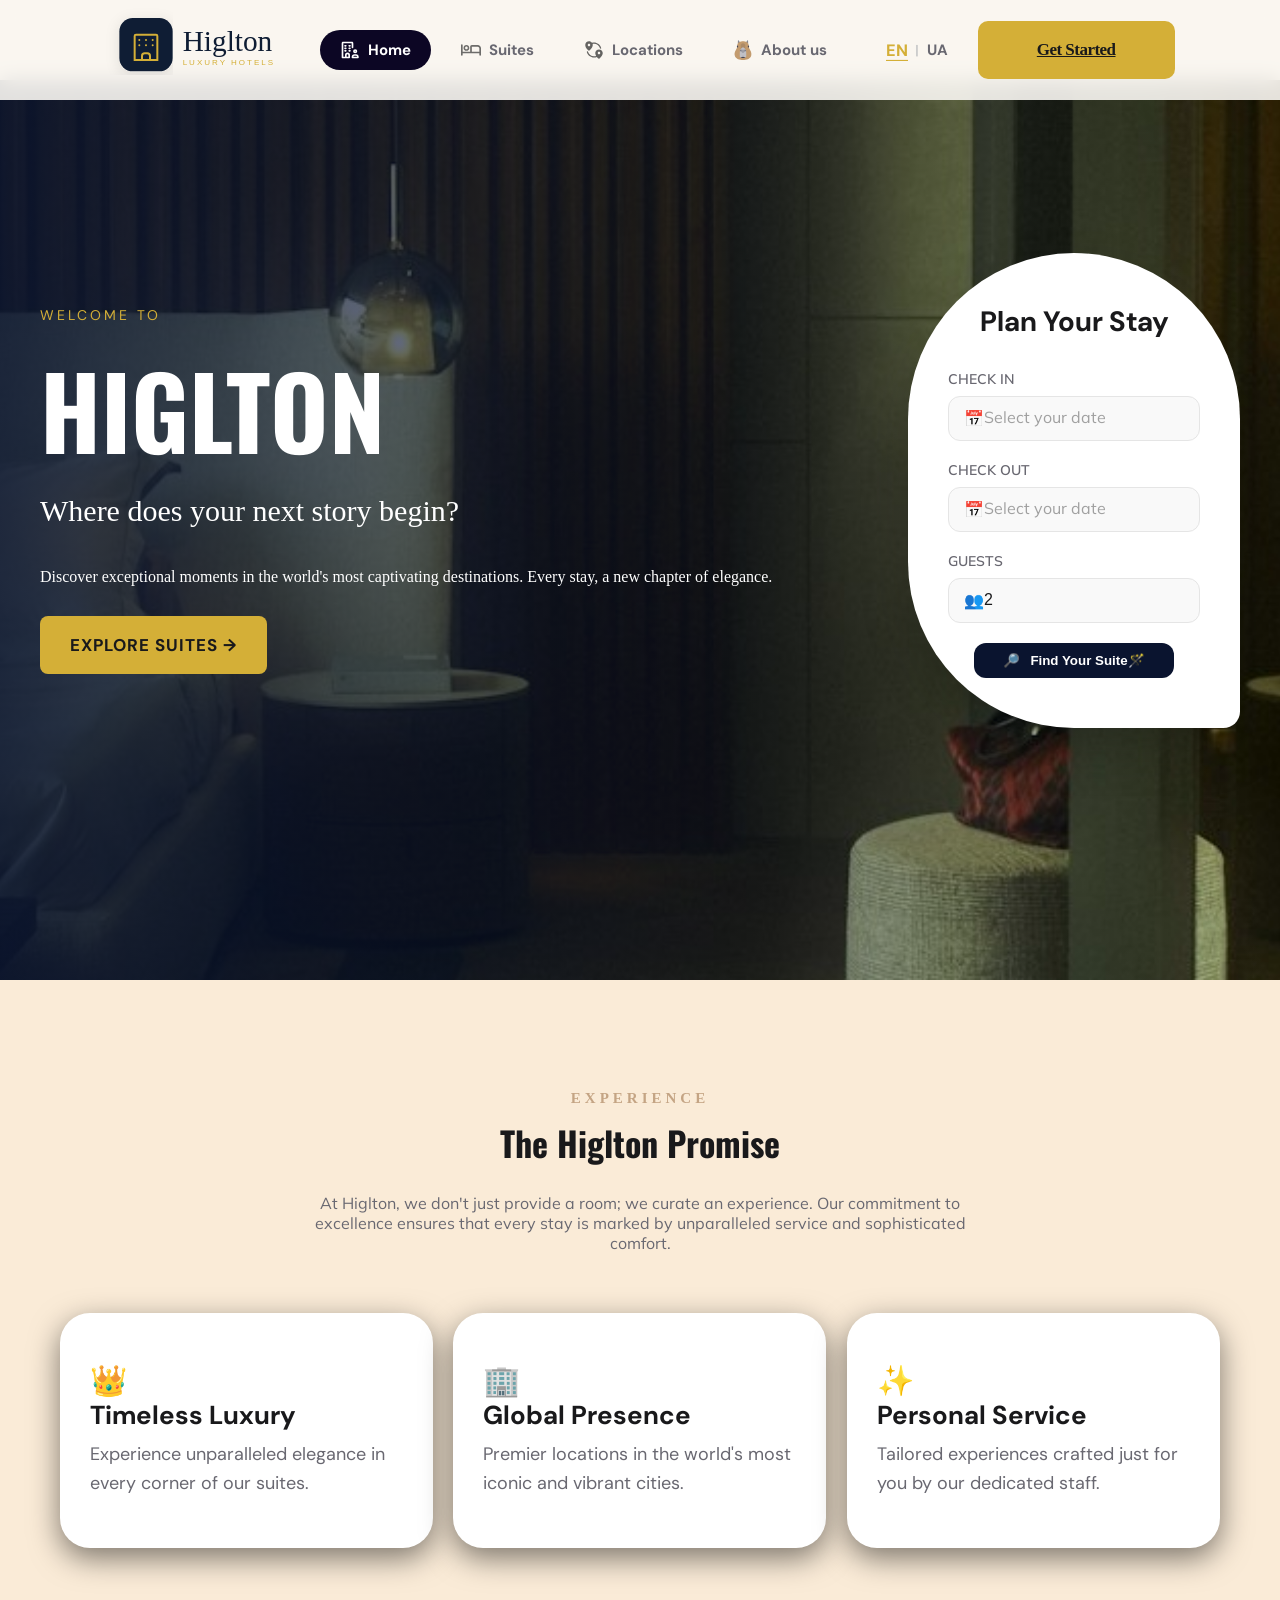
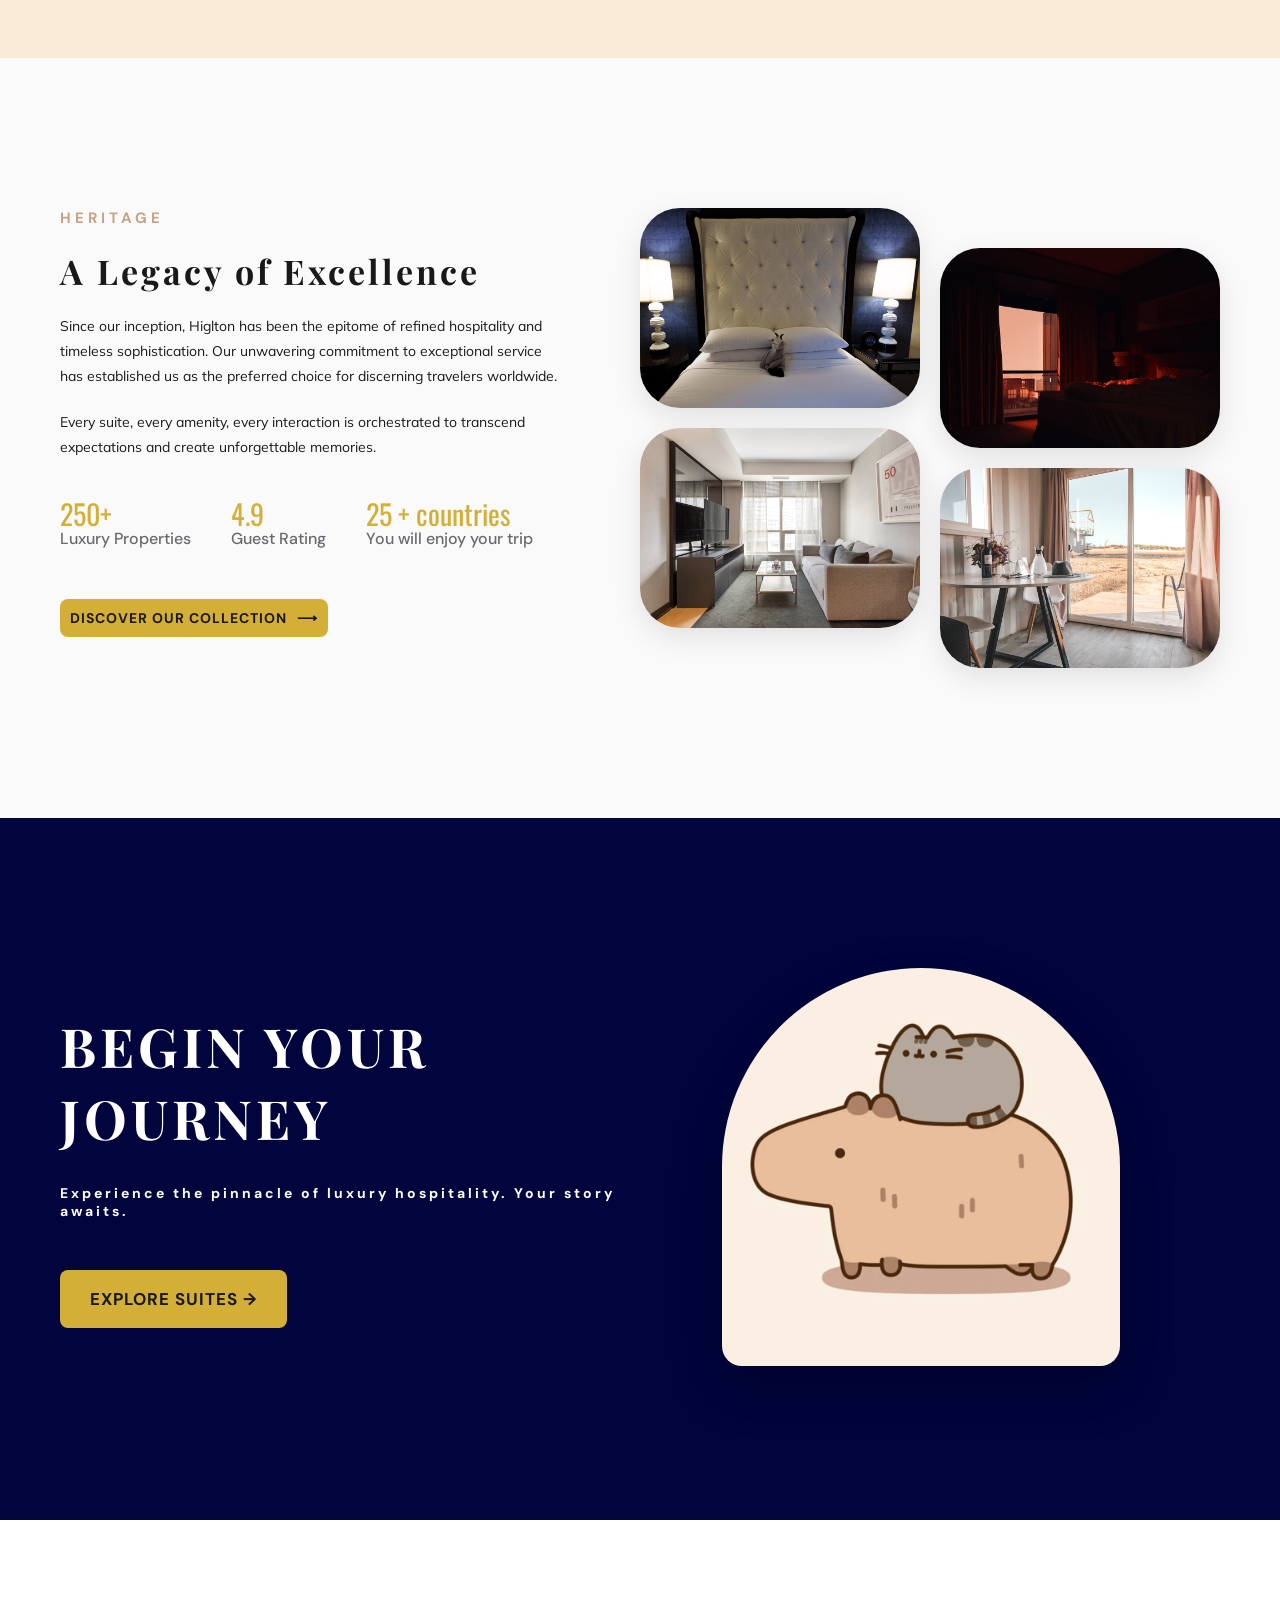
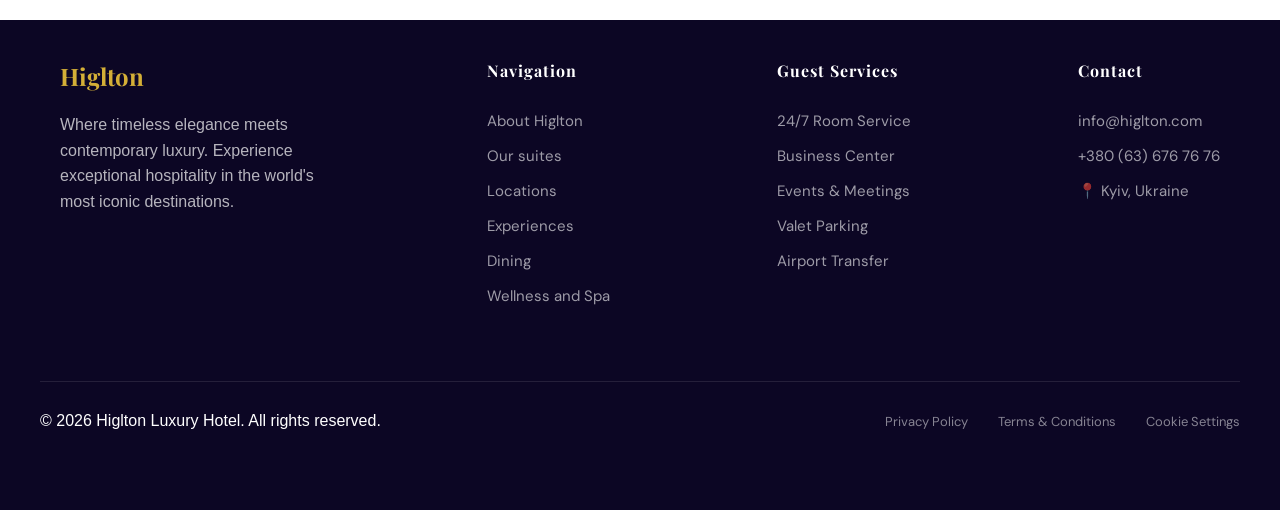
==== commit a954140c: "Add backend and sync API" ====
--- a/index.html
+++ b/index.html
@@ -320,5 +320,19 @@
             });
         </script>
         <script src="lang.js"></script>
+        <script>
+            document.addEventListener('DOMContentLoaded', function() {
+                const searchBtn = document.querySelector('.booking-card__btn');
+                const guestsInput = document.querySelector('.booking-card__field input[type="number"]');
+
+                if (searchBtn && guestsInput) {
+                    searchBtn.addEventListener('click', function(e) {
+                        e.preventDefault();
+                        const guests = guestsInput.value || 1;
+                        window.location.href = `suites.html?minGuests=${guests}`;
+                    });
+                }
+            });
+        </script>
     </body>
 </html>
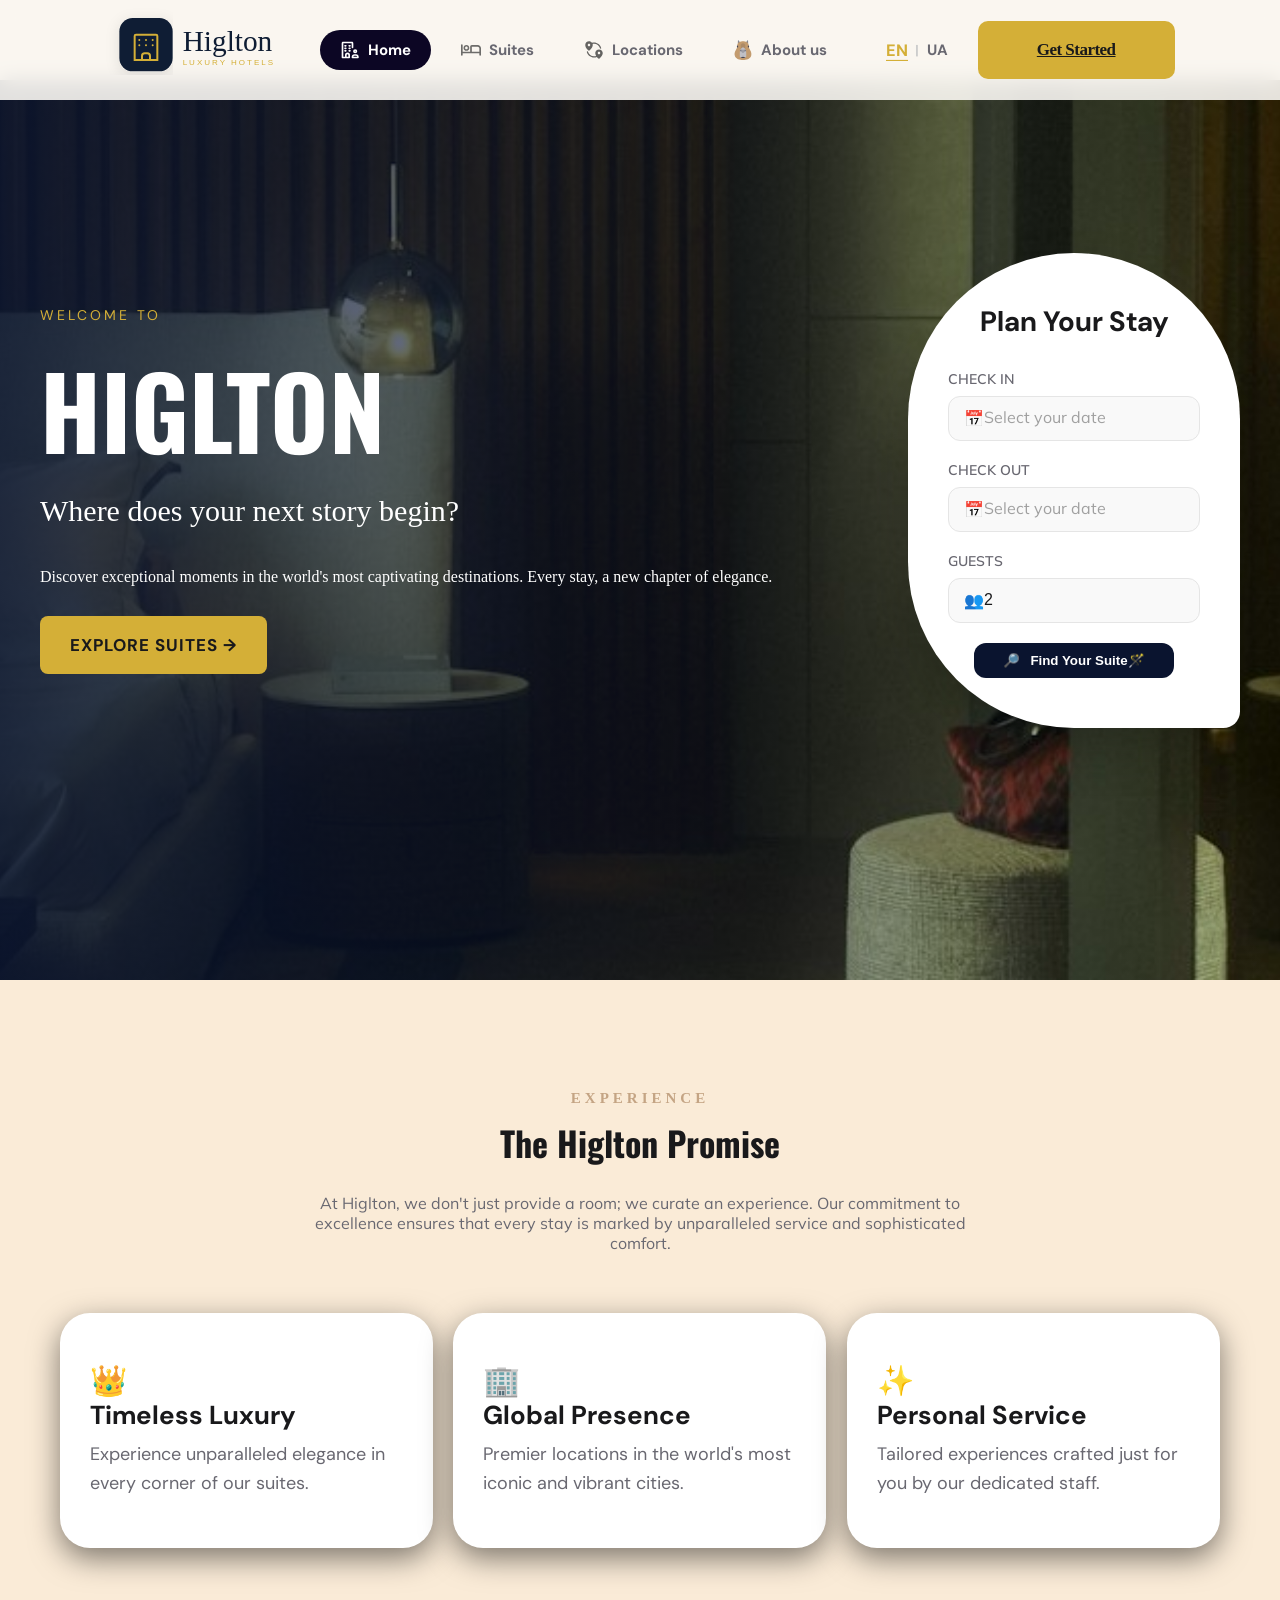
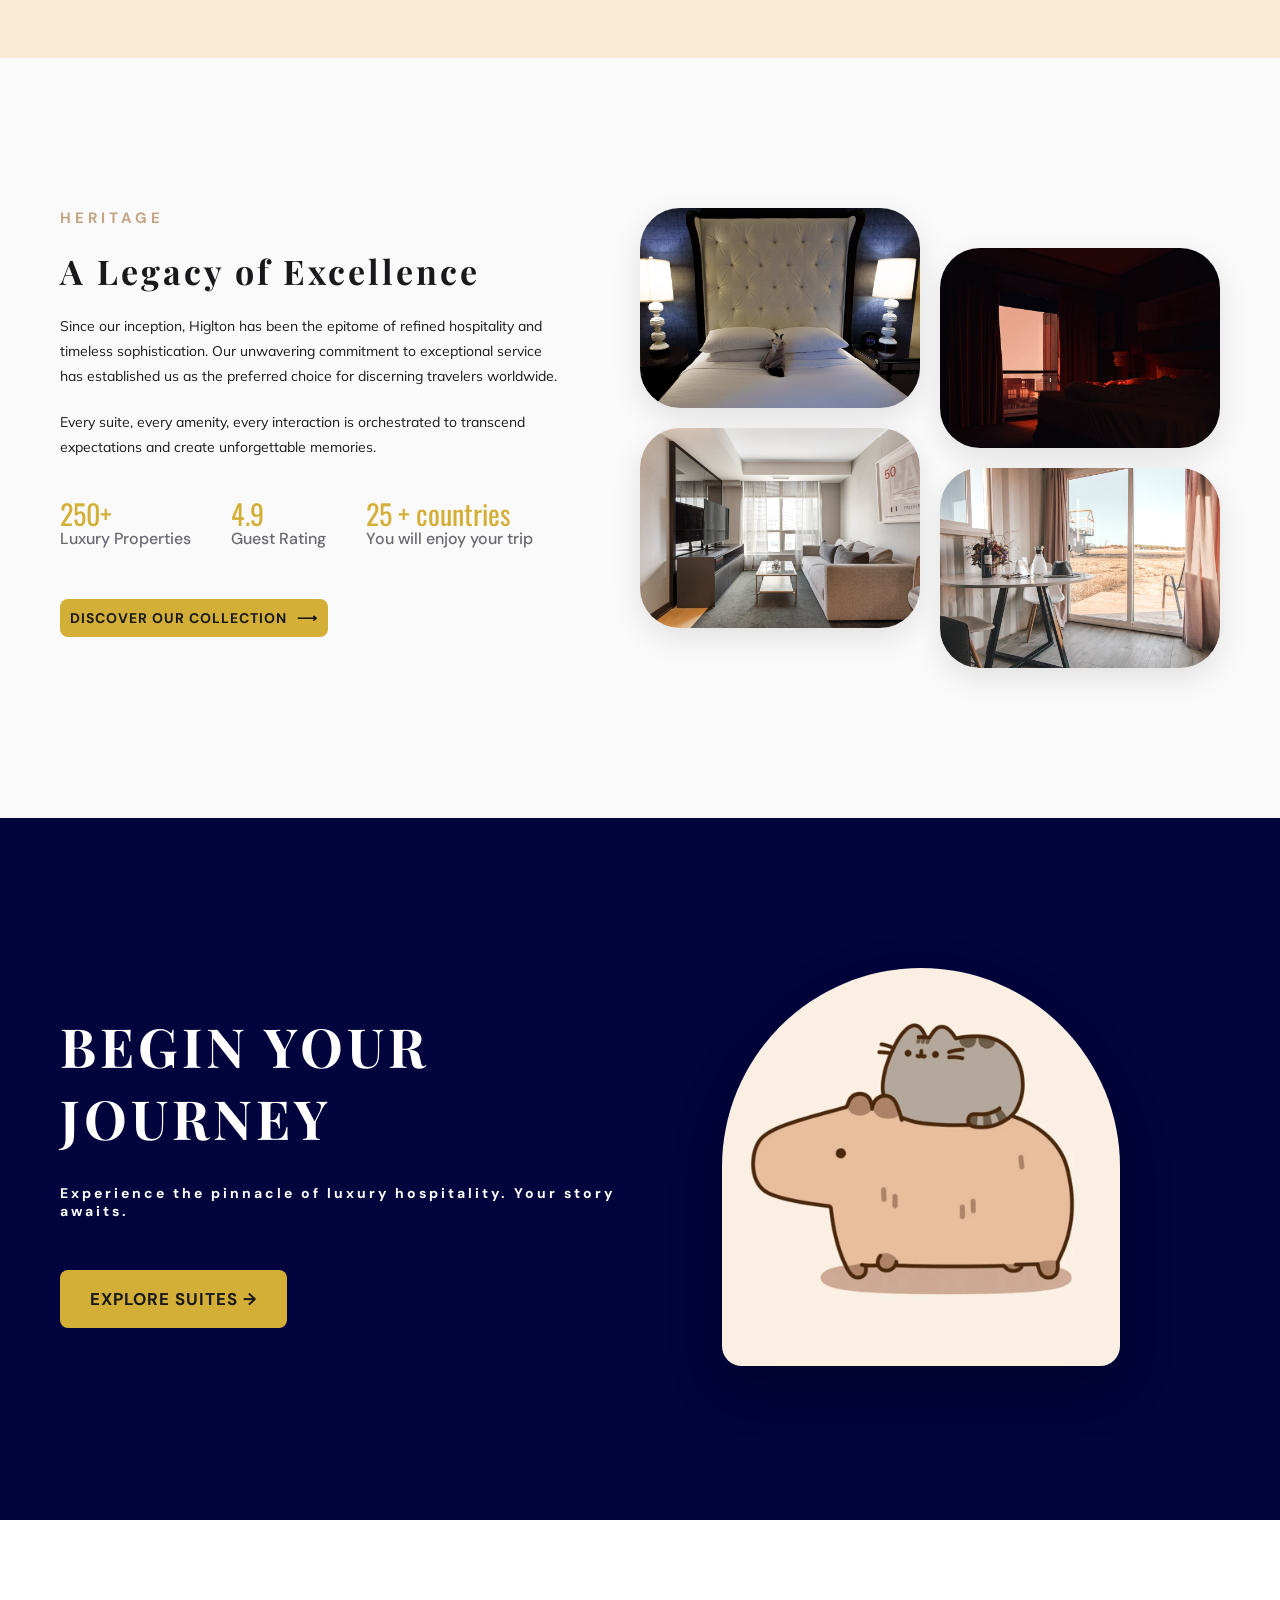
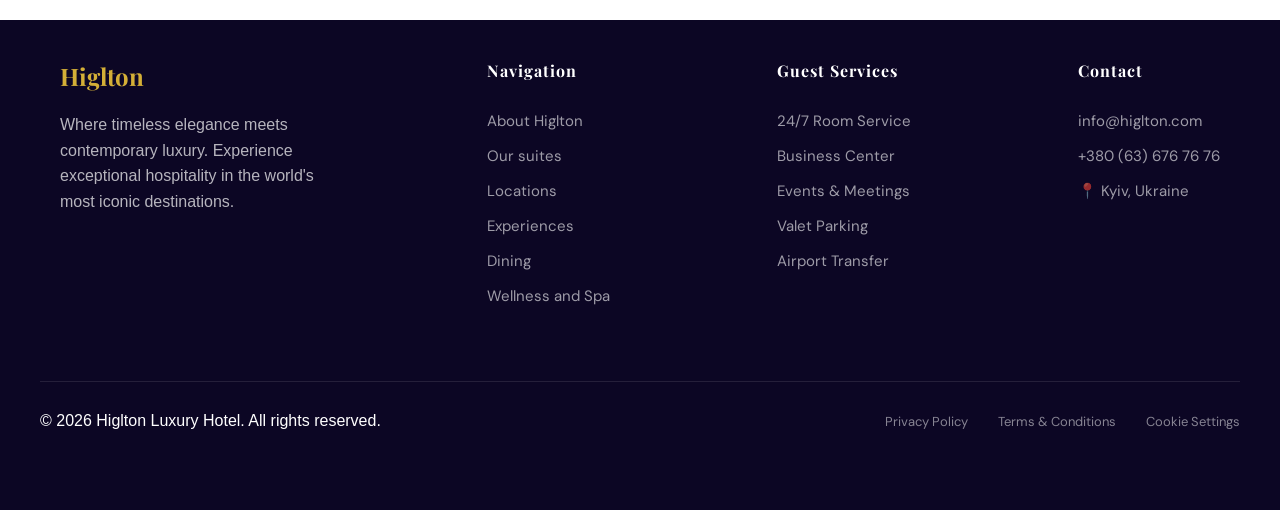
==== commit 8a486f90: "Update buttons" ====
--- a/index.html
+++ b/index.html
@@ -28,6 +28,12 @@
                 <!-- 3. Навігація (ховається на телефонах) -->
                 <nav class="header__nav">
                     <ul class="header__list">
+                        <li class="header__list-item mobile-only-link">
+                            <a class="header__list-link" href="index.html" style="color: var(--blackgold);">
+                                <i class="fa-solid fa-house"></i>
+                                <span data-i18n="nav_back_home">Back to Home</span>
+                            </a>
+                        </li>
                         <li class="header__list-item">
                             <a class="header__list-link active" href="index.html">
                                 <img src="images/SVG, header/building-user-svgrepo-com.svg" alt="home" class="nav-icon">
@@ -320,19 +326,5 @@
             });
         </script>
         <script src="lang.js"></script>
-        <script>
-            document.addEventListener('DOMContentLoaded', function() {
-                const searchBtn = document.querySelector('.booking-card__btn');
-                const guestsInput = document.querySelector('.booking-card__field input[type="number"]');
-
-                if (searchBtn && guestsInput) {
-                    searchBtn.addEventListener('click', function(e) {
-                        e.preventDefault();
-                        const guests = guestsInput.value || 1;
-                        window.location.href = `suites.html?minGuests=${guests}`;
-                    });
-                }
-            });
-        </script>
     </body>
 </html>
--- a/style.css
+++ b/style.css
@@ -3623,4 +3623,41 @@
         background: rgba(255, 255, 255, 0.9);
         backdrop-filter: blur(5px); /* Ефект матового скла */
     }
+}
+
+
+
+
+/* Ховаємо мобільне посилання "На головну" на комп'ютерах */
+.mobile-only-link {
+    display: none;
+}
+
+/* Налаштування для профілю, щоб кнопка не заважала контенту */
+.profile-page .back-home-btn {
+    position: fixed; /* Фіксуємо, щоб була завжди під рукою */
+    top: 20px;
+    left: 20px;
+    background: var(--dark); /* Робимо її темною, щоб виділялася на світлому фоні профілю */
+    color: white;
+}
+
+.profile-page .back-home-btn:hover {
+    color: var(--blackgold);
+}
+
+@media (max-width: 992px) {
+    /* Показуємо посилання "На головну" в розгорнутому гамбургер-меню */
+    .mobile-only-link {
+        display: block;
+        margin-bottom: 10px;
+        border-bottom: 1px solid rgba(0,0,0,0.05);
+        padding-bottom: 10px;
+        width: 100%;
+    }
+    
+    /* Зсуваємо кнопку профілю трохи нижче на мобільці, щоб не перекривала іконку гамбургера */
+    .profile-page .back-home-btn {
+        top: 85px; 
+    }
 }
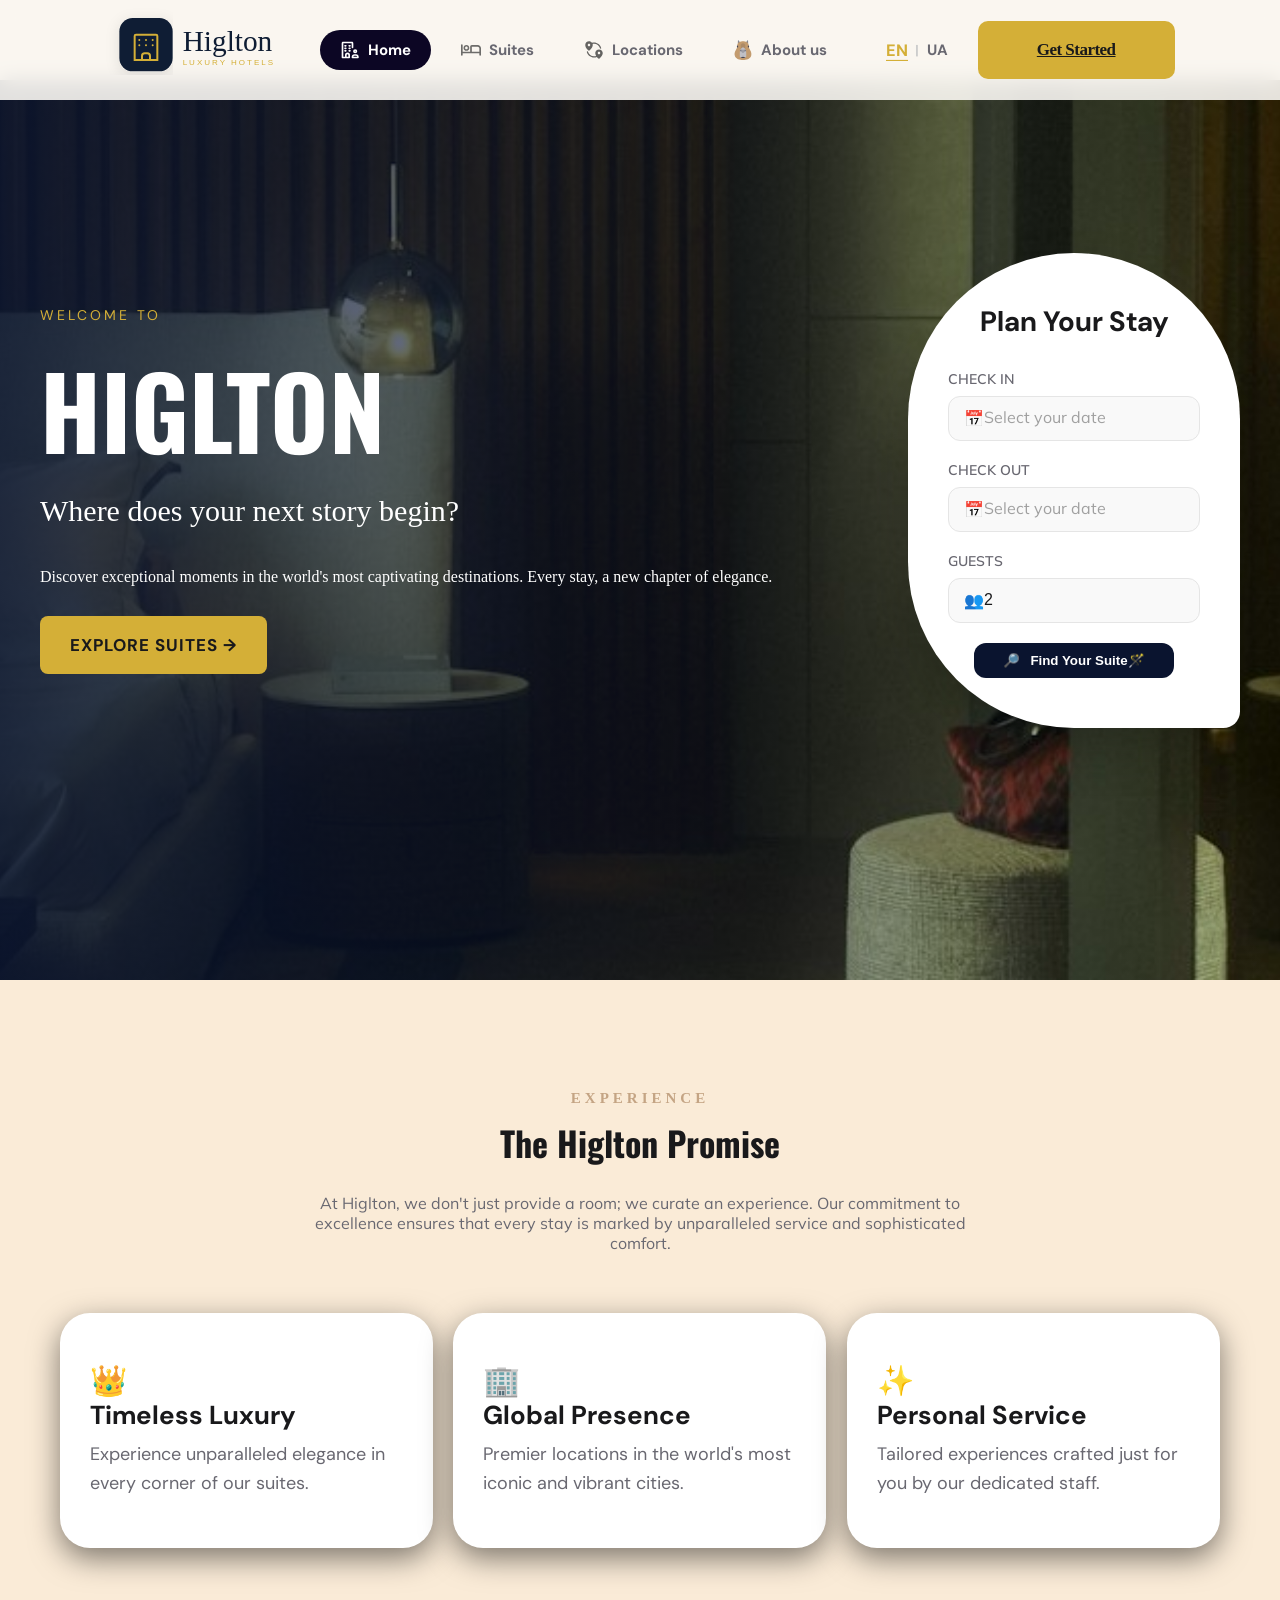
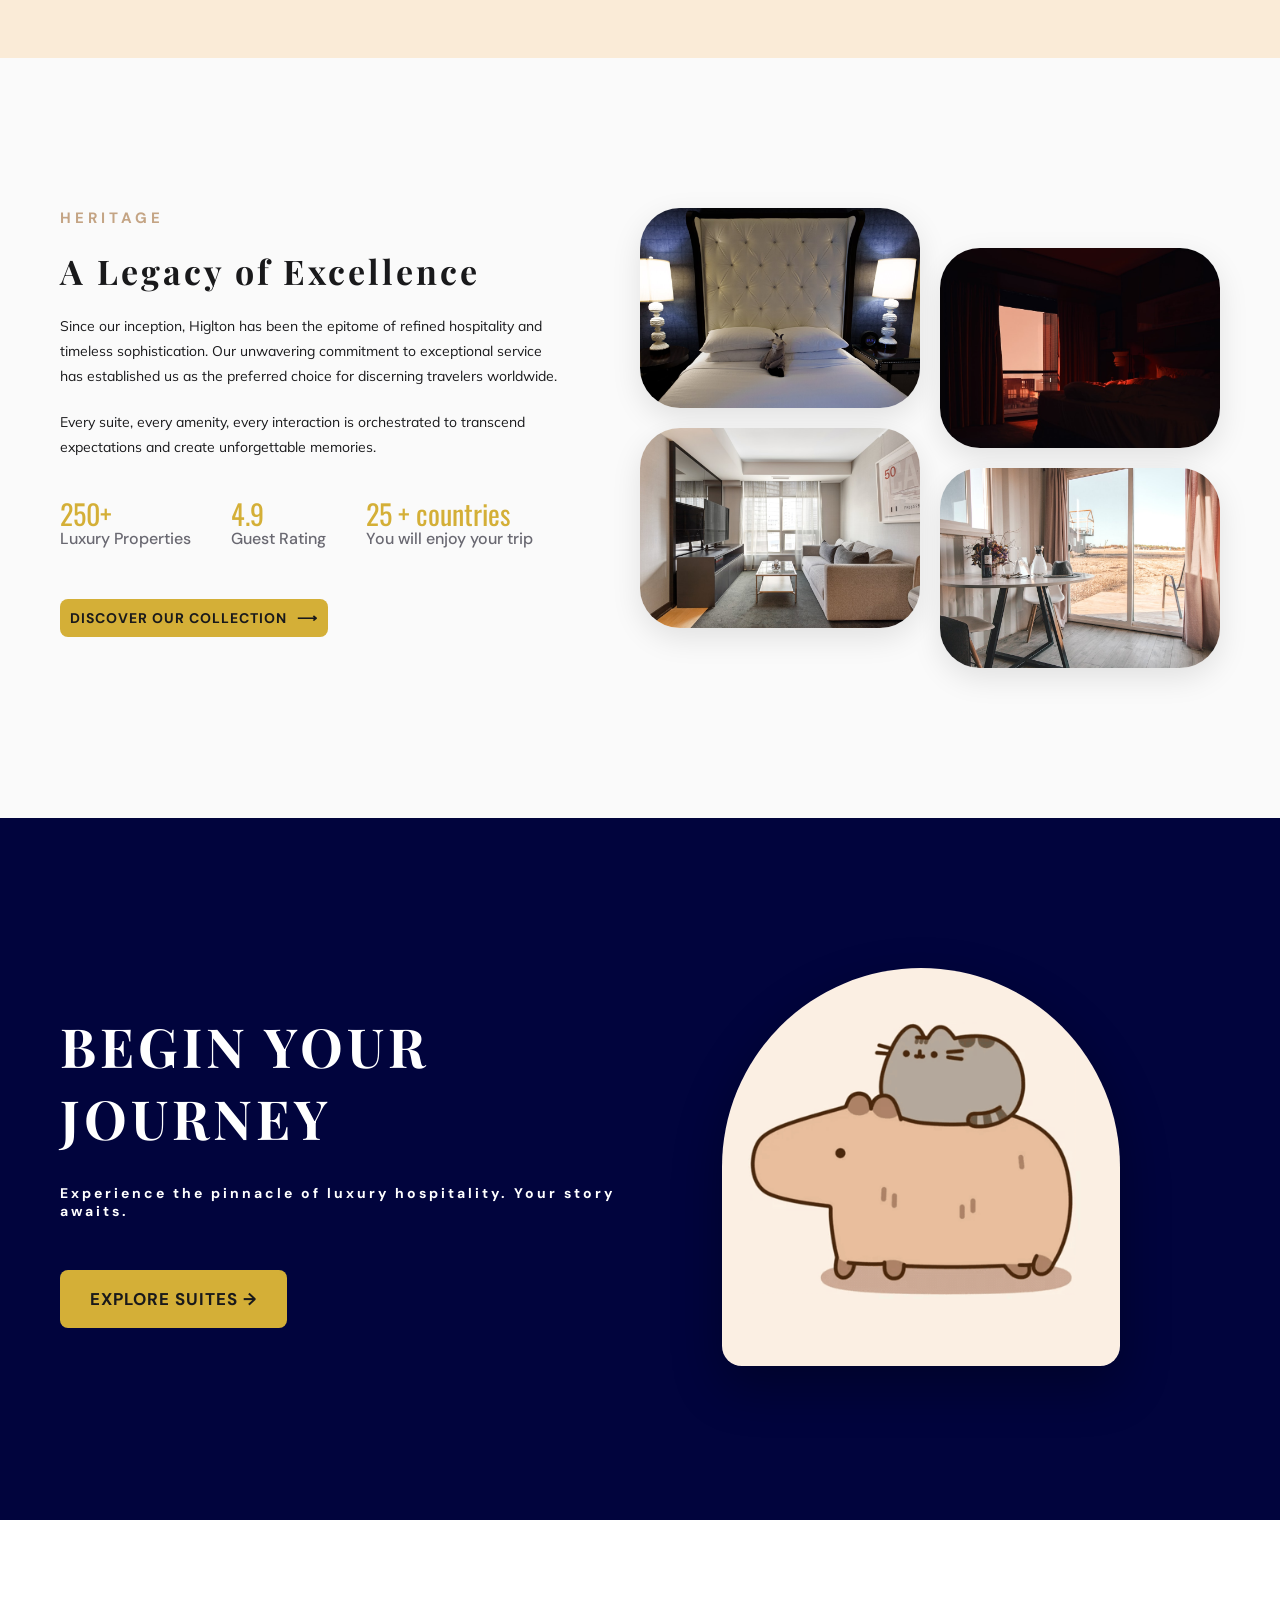
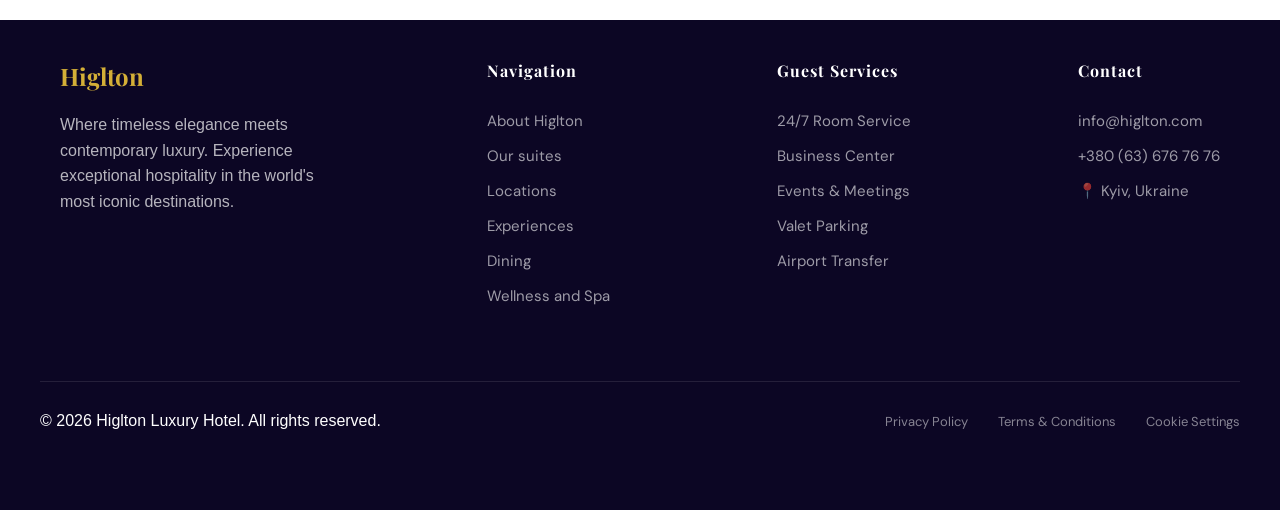
==== commit 77c6242f: "Merge branch 'main' of https://github.com/bohdankaaa6-web/higlton-hotel" ====
--- a/index.html
+++ b/index.html
@@ -326,5 +326,19 @@
             });
         </script>
         <script src="lang.js"></script>
+        <script>
+            document.addEventListener('DOMContentLoaded', function() {
+                const searchBtn = document.querySelector('.booking-card__btn');
+                const guestsInput = document.querySelector('.booking-card__field input[type="number"]');
+
+                if (searchBtn && guestsInput) {
+                    searchBtn.addEventListener('click', function(e) {
+                        e.preventDefault();
+                        const guests = guestsInput.value || 1;
+                        window.location.href = `suites.html?minGuests=${guests}`;
+                    });
+                }
+            });
+        </script>
     </body>
 </html>
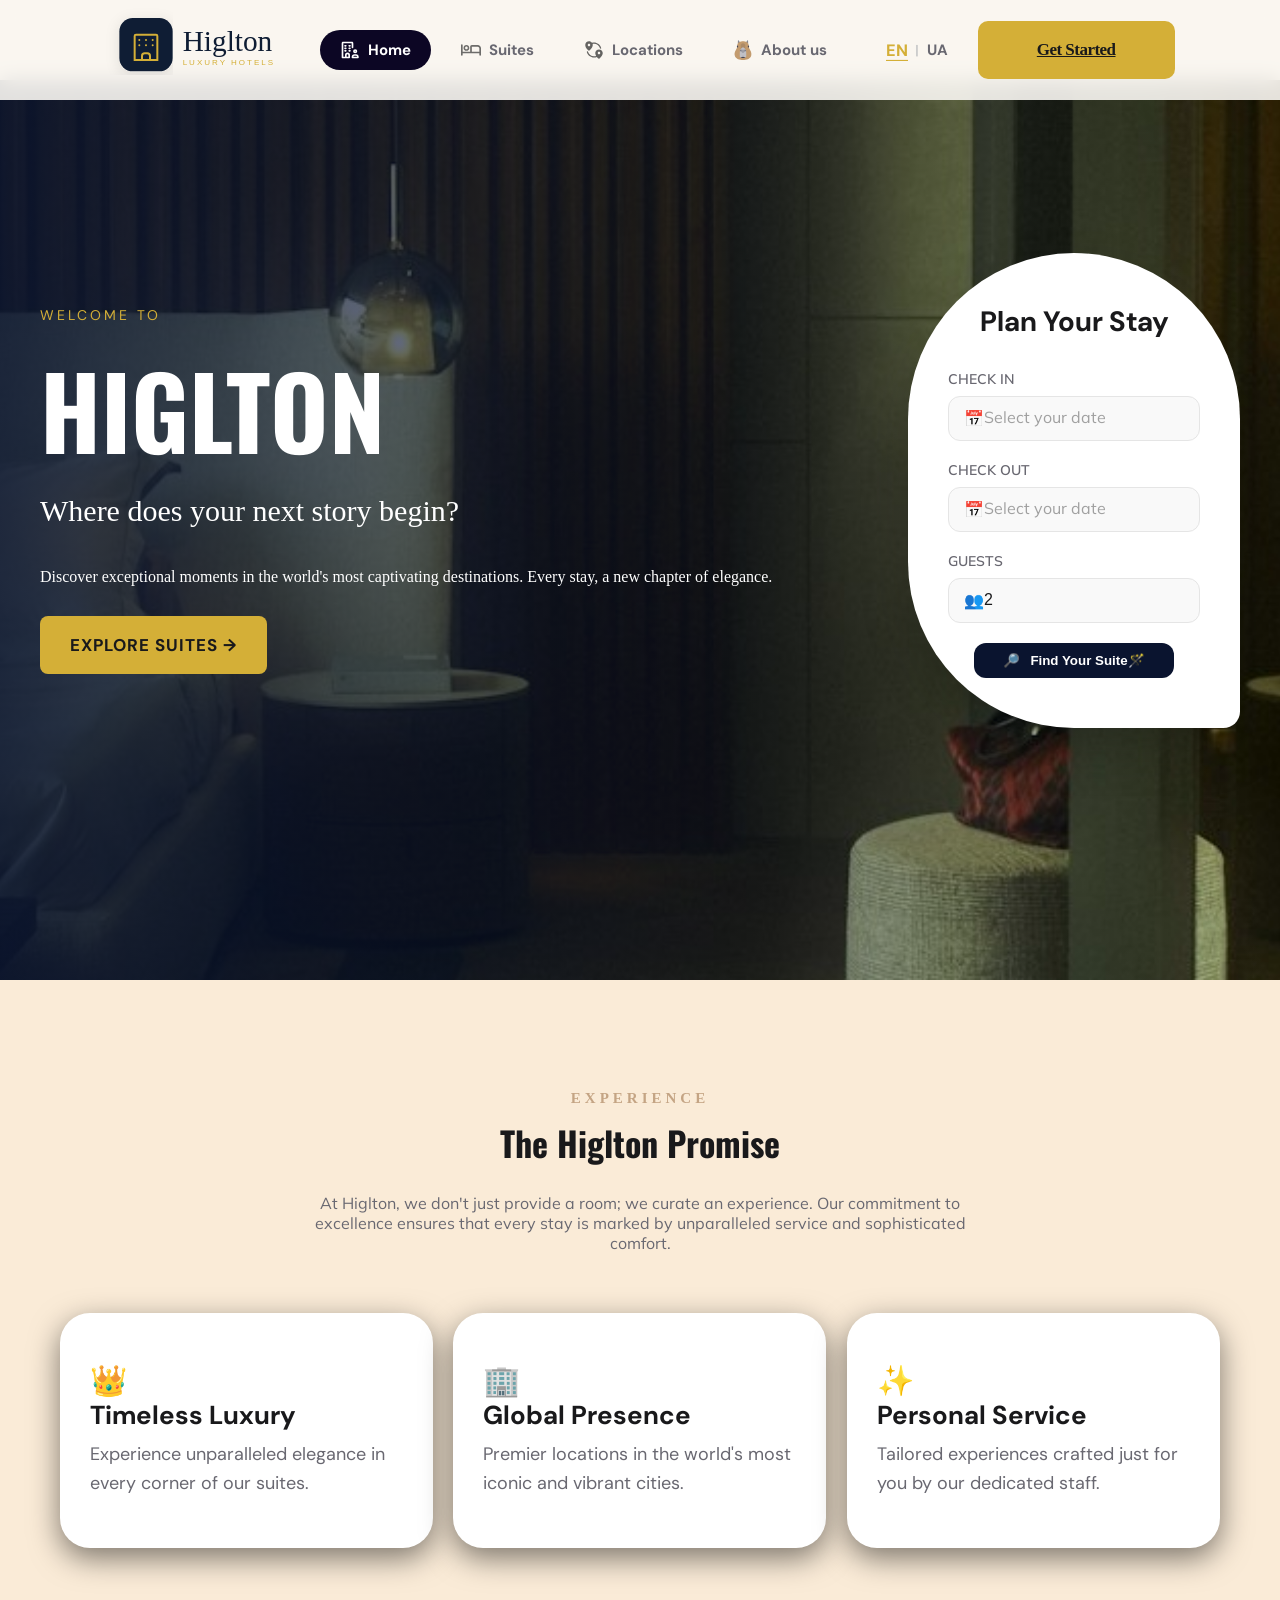
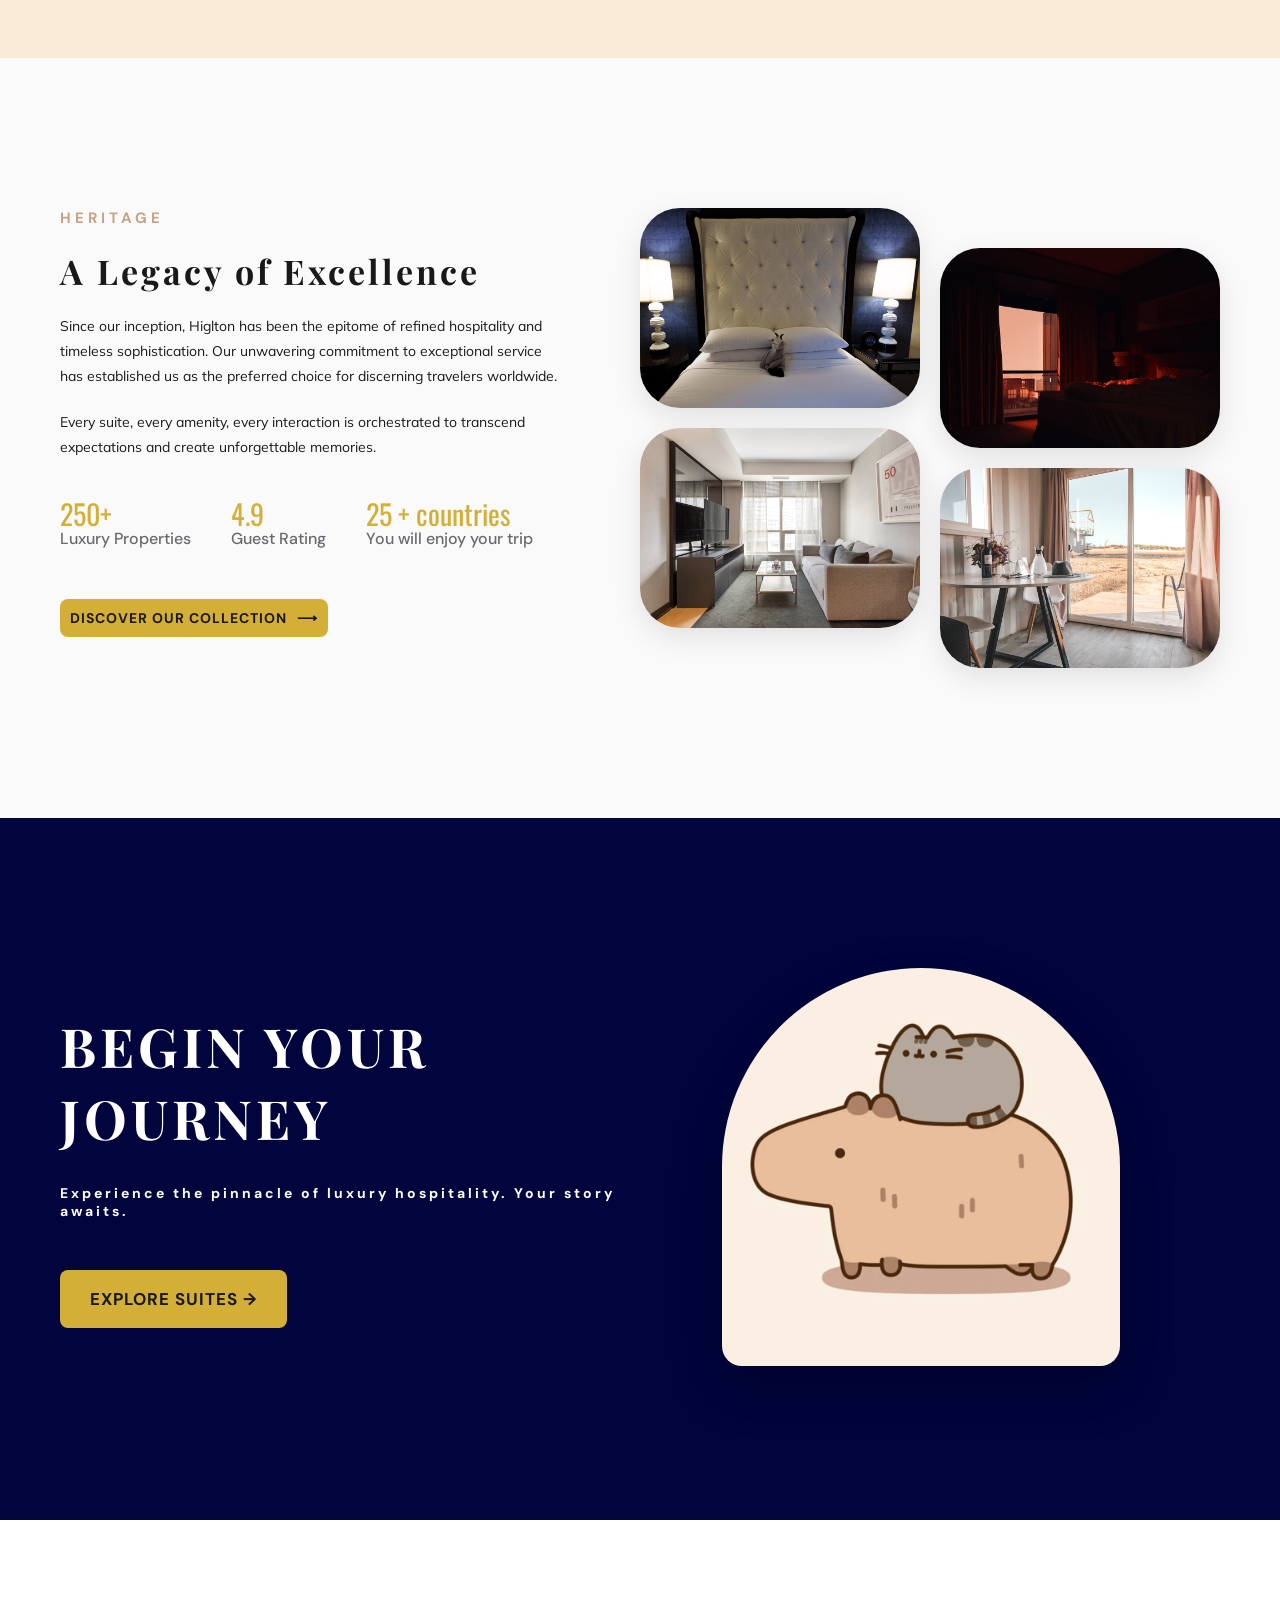
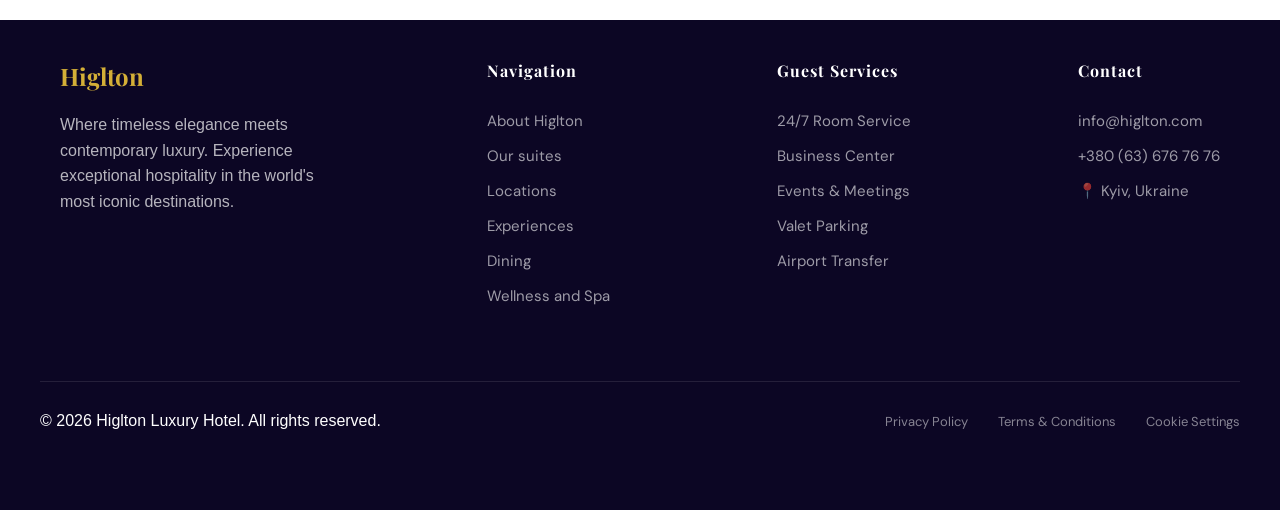
==== commit 398f2f87: "Update buttons" ====
(no text change in the page or its own stylesheets)
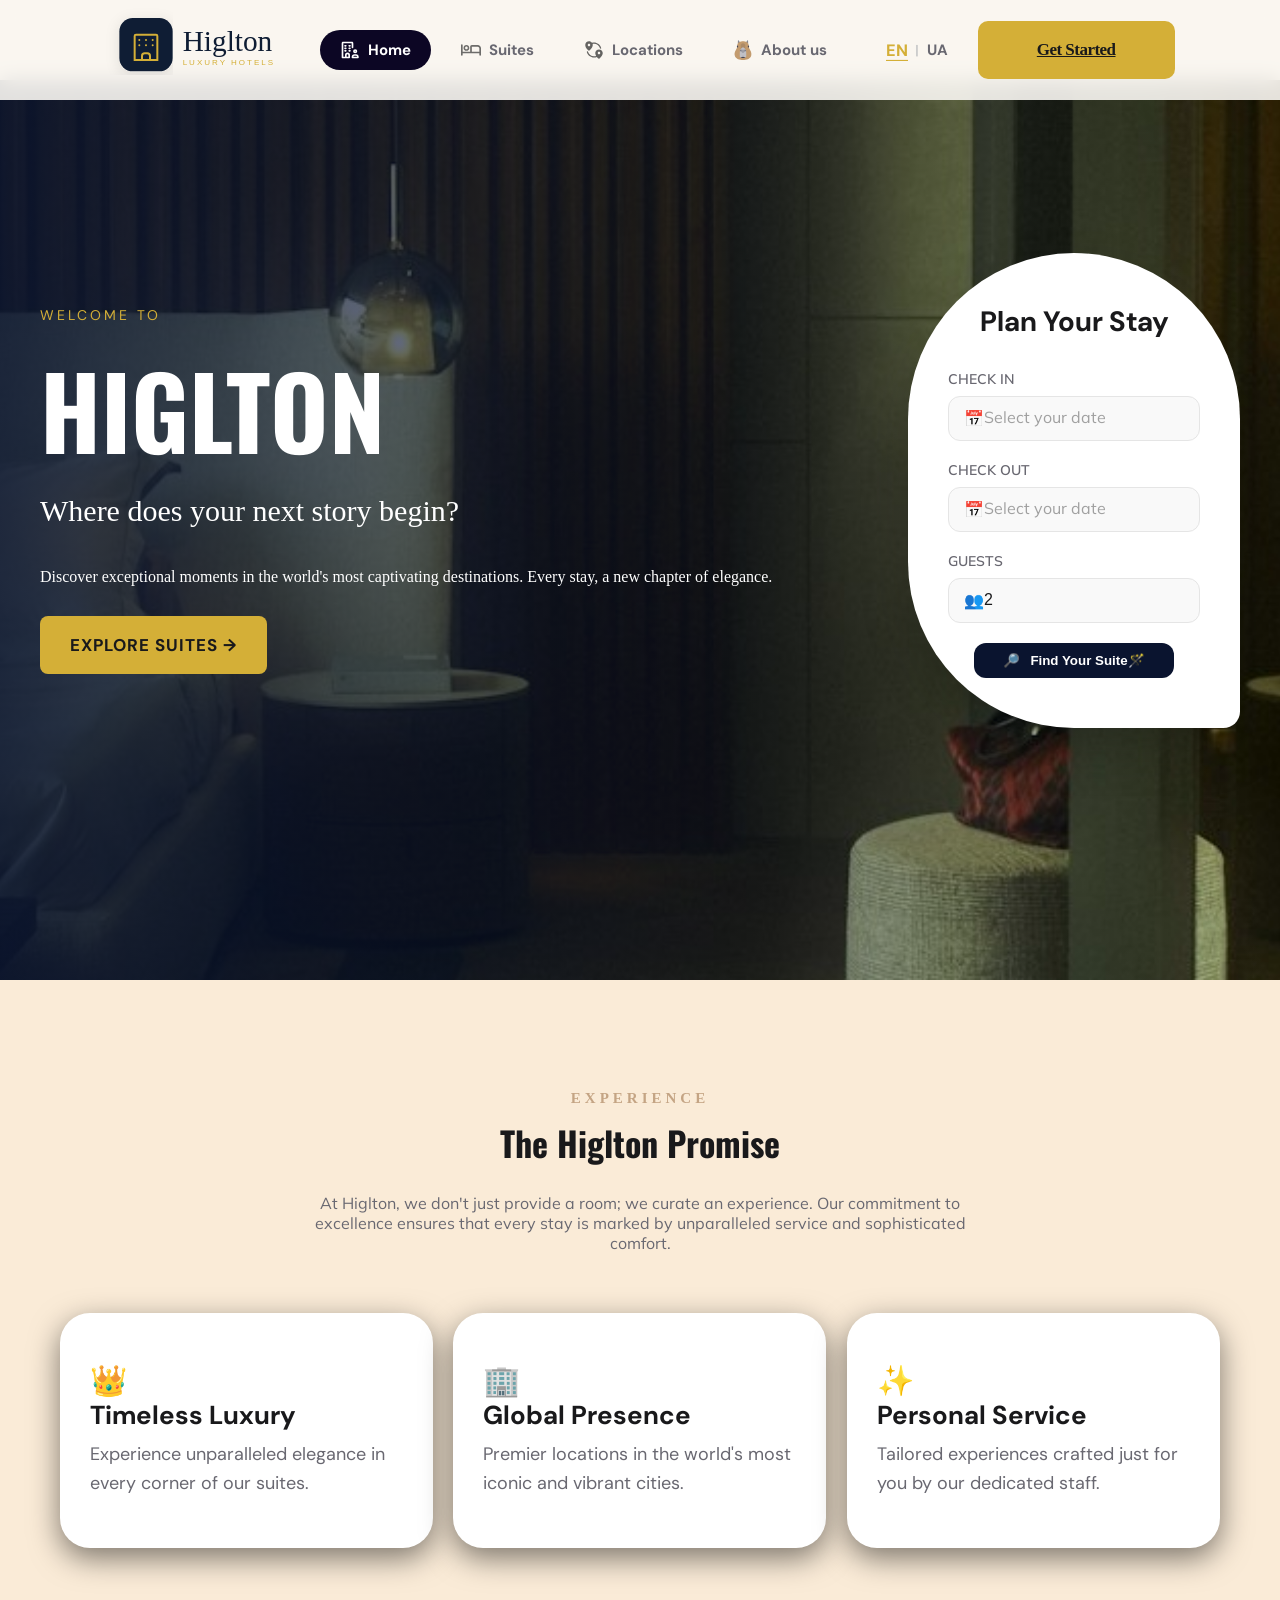
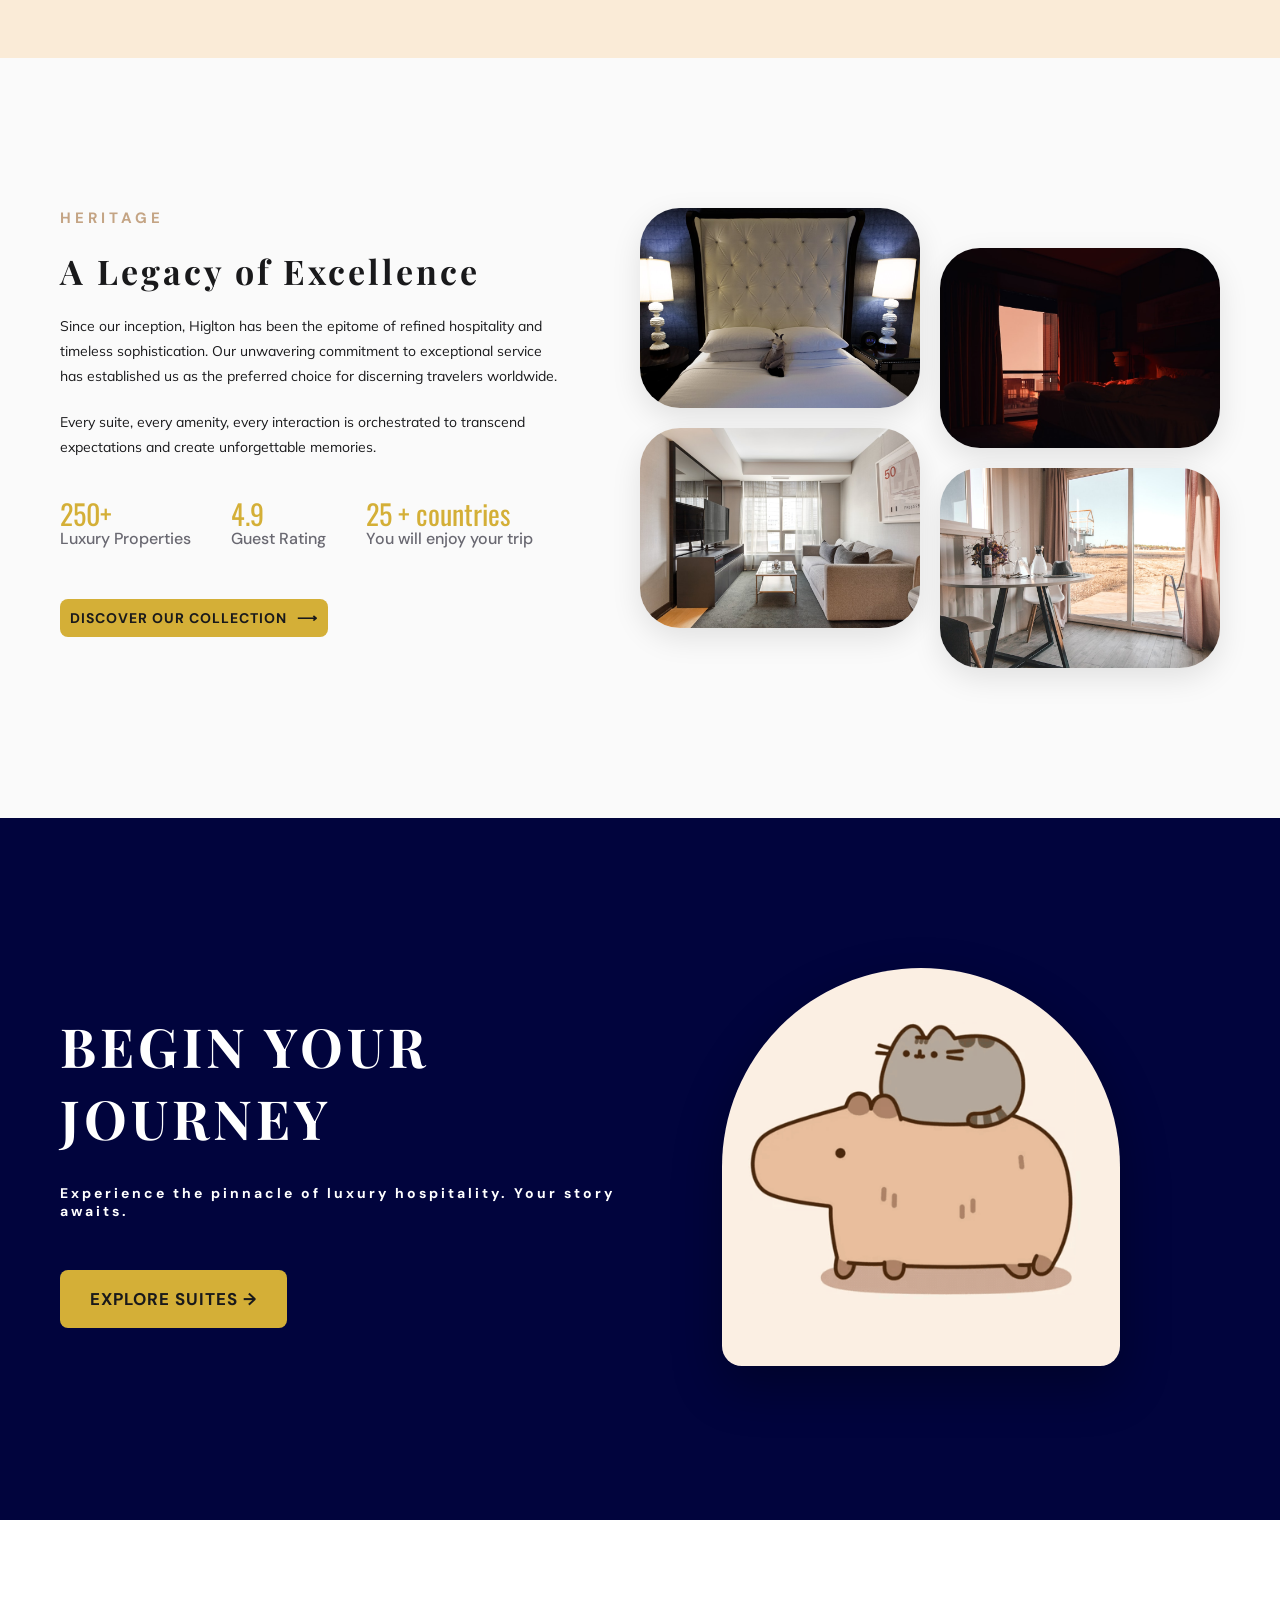
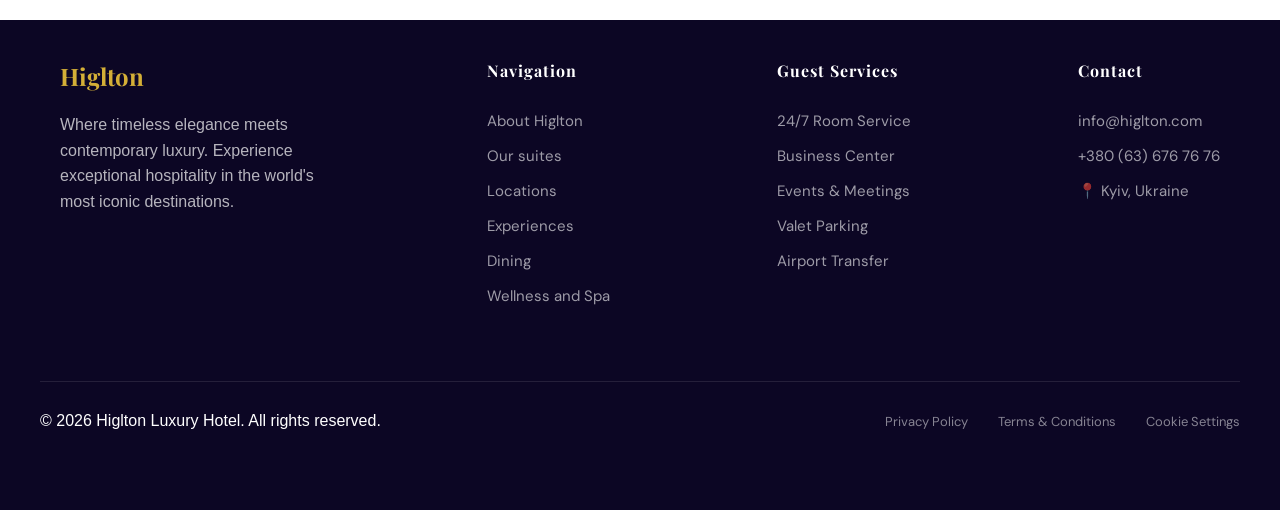
==== commit 67203b08: "Deleted console debug outputs" ====
--- a/index.html
+++ b/index.html
@@ -304,8 +304,6 @@
                 const authBtn = document.getElementById('authBtn');
                 const userDataString = localStorage.getItem('higlton_user');
 
-                console.log("Дані з пам'яті:", userDataString); // Має з'явитися в консолі!
-
                 if (userDataString && authBtn) {
                     try {
                         const user = JSON.parse(userDataString);
@@ -316,8 +314,6 @@
 
                             // Вставляємо ім'я
                             authBtn.innerHTML = '<span>' + user.firstName + '</span>';
-
-                            console.log("Кнопка змінена на:", user.firstName);
                         }
                     } catch (e) {
                         console.error("Помилка читання даних:", e);
--- a/style.css
+++ b/style.css
@@ -986,7 +986,7 @@
 }
 
 .suites-hero__current {
-    color: var(--blackgold); /* Твій золотий колір для позначення поточної сторінки */
+    color: var(--blackgold); /*золотий колір для позначення поточної сторінки */
     font-weight: 500;
 }
 
@@ -1115,7 +1115,7 @@
     position: absolute;
     top: 15px;
     right: 15px;
-    font-size: 16px; /* Трохи збільшив для кращої видимості */
+    font-size: 16px; /* Трохи збільшено для кращої видимості */
     color: var(--blackgold) !important; /* Робимо її золотою */
     opacity: 0;
     visibility: hidden; /* Надійно приховуємо */
@@ -1220,7 +1220,7 @@
     -webkit-overflow-scrolling: touch; /* Плавна прокрутка на iOS */
 }
 
-/* Приховуємо стандартний scrollbar для естетики (опціонально) */
+/* Приховуємо стандартний scrollbar для естетики */
 .rooms__grid::-webkit-scrollbar {
     display: none;
 }
@@ -1268,7 +1268,7 @@
     position: absolute;
     top: 15px;
     right: 15px;
-    background: #D4AF37; /* Золотистий колір як на фото */
+    background: #D4AF37; /* Золотистий колір  */
     color: white;
     padding: 10px;
     border-radius: 12px;
@@ -1457,7 +1457,7 @@
 .rating-value {
     font-family: 'DM Sans', sans-serif;
     font-size: 13px;
-    color: #696871; /* Твоя змінна --gray */
+    color: #696871; /* --gray */
     margin-left: 4px;
 }
 
@@ -1535,7 +1535,7 @@
 
 .modal-info__title {
     font-family: 'Playfair Display', serif;
-    font-size: 28px; /* Зробили меншим і елегантнішим (було 2rem/32px) */
+    font-size: 28px; /* Зробили меншим і елегантнішим ) */
     color: var(--dark);
     margin-bottom: 8px;
     line-height: 1.2;
@@ -1745,7 +1745,16 @@
 .form-group { margin-bottom: 15px; }
 .form-group label { display: block; margin-bottom: 5px; font-weight: 600; }
 .form-group input { width: 100%; padding: 10px; border: 1px solid #ddd; border-radius: 8px; }
-.btn-confirm { background: #d4af37; color: white; border: none; padding: 15px; width: 100%; border-radius: 10px; cursor: pointer; font-weight: bold; }
+.btn-confirm { 
+    background: #d4af37; 
+    color: white; 
+    border: none; 
+    padding: 15px; 
+    width: 100%; 
+    border-radius: 10px;
+     cursor: pointer; 
+     font-weight: bold;
+}
 
 
 /* Базовий стан для всіх елементів, що виринають */
@@ -1816,7 +1825,7 @@
     margin-bottom: 30px;
 }
 
-/* --- СТИЛЬ GOOGLE SEARCH (Золотистий) --- */
+/* --- СТИЛЬ GOOGLE SEARCH --- */
 .search-wrapper {
     position: relative;
     width: 100%;
@@ -1992,7 +2001,7 @@
 /* Стилізація секції About Info */
 .about-info {
     padding-block: 100px;
-    background-color: antiquewhite; /* Твій базовий колір */
+    background-color: antiquewhite; /* базовий колір */
 }
 
 .about-info__wrapper {
@@ -2854,7 +2863,7 @@
 .toggle-box::before {
     content: '';
     position: absolute;
-    left: -250%; /* БУЛО: -250px. Змініть на % */
+    left: -250%; 
     width: 300%;
     height: 100%;
     background: #7494ec;
@@ -3529,7 +3538,7 @@
 }
 
 /* ==========================================================================
-   3. ФІКС ФОРМИ ВХОДУ (GET STARTED)
+   3. ФОРМА ВХОДУ (GET STARTED)
    ========================================================================== */
 @media (max-width: 768px) {
     .auth-container {
@@ -3557,7 +3566,7 @@
     .auth-container.active .form-box.login { display: none !important; }
     .auth-container.active .form-box.registration { display: block !important; }
 
-    /* Посилання для перемикання на мобільці */
+    /* Посилання для перемикання на мобілці */
     .mobile-text {
         display: block !important;
         margin-top: 20px;
